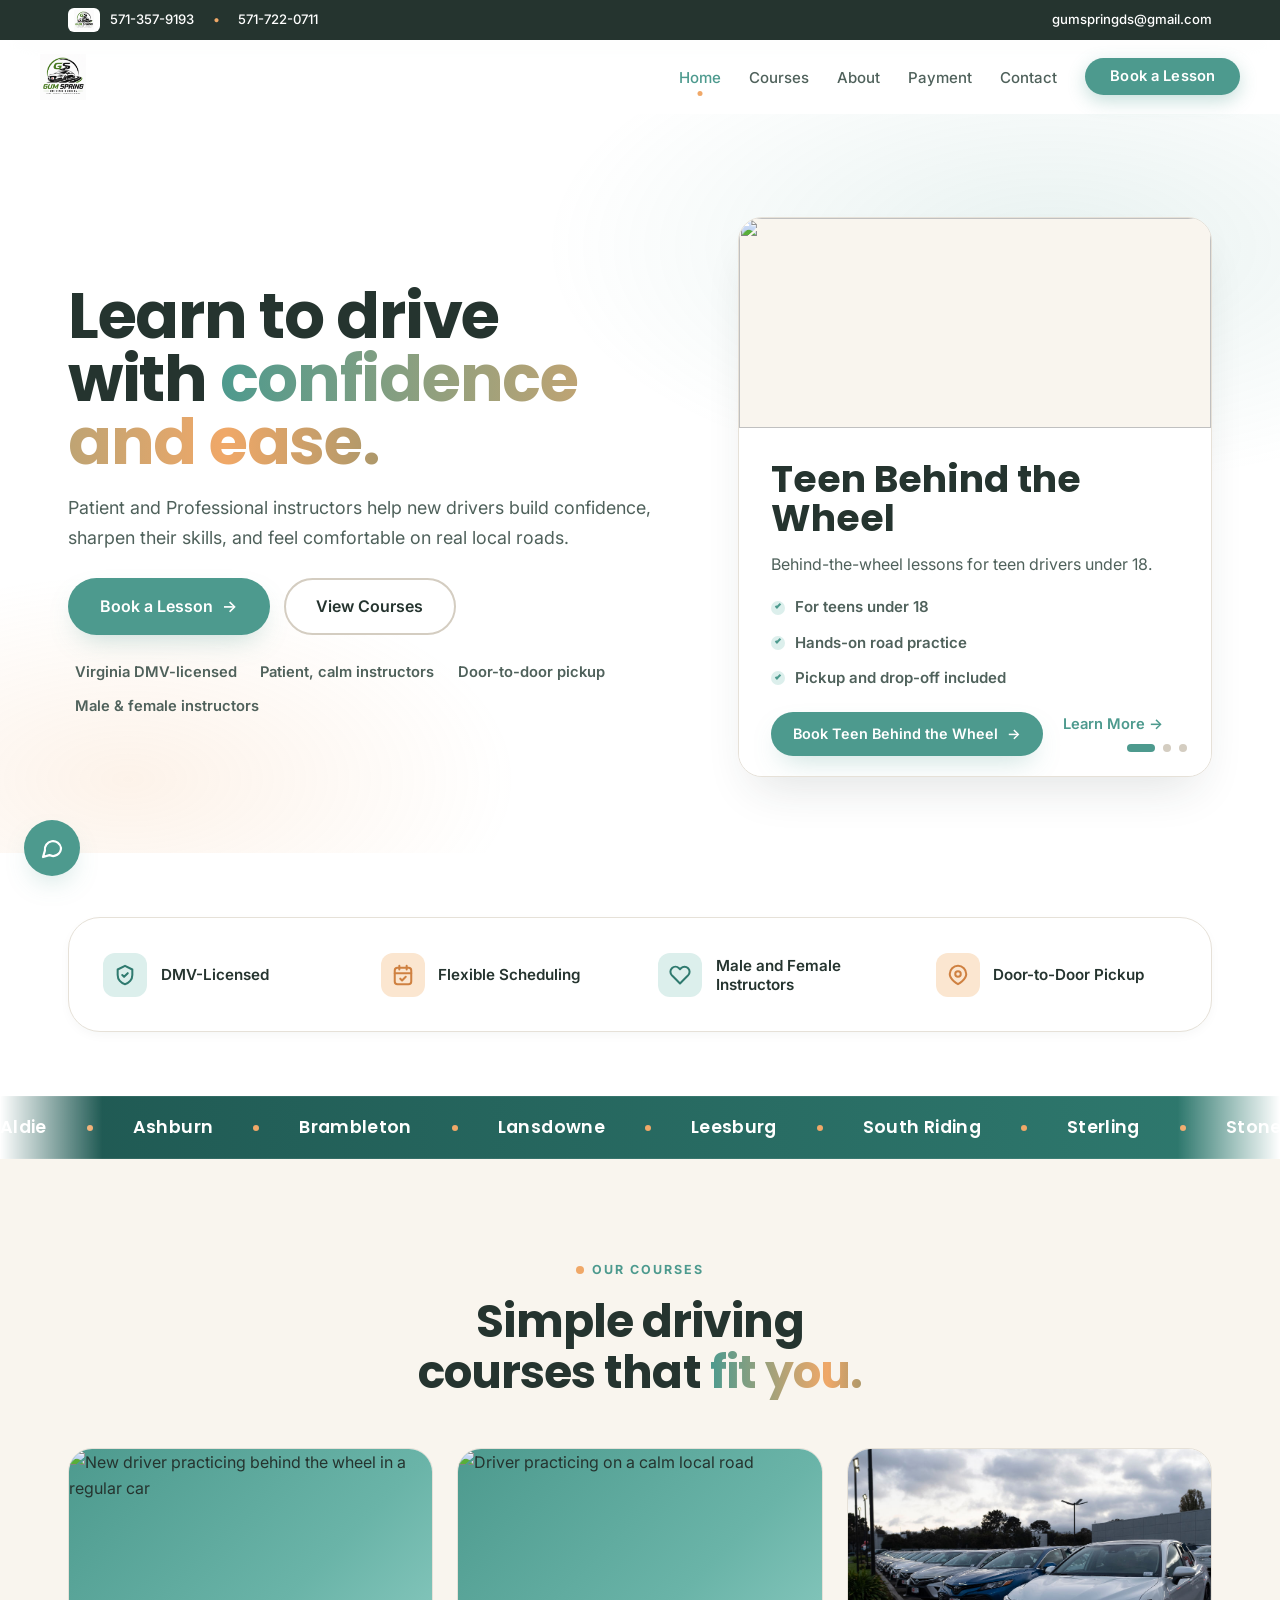
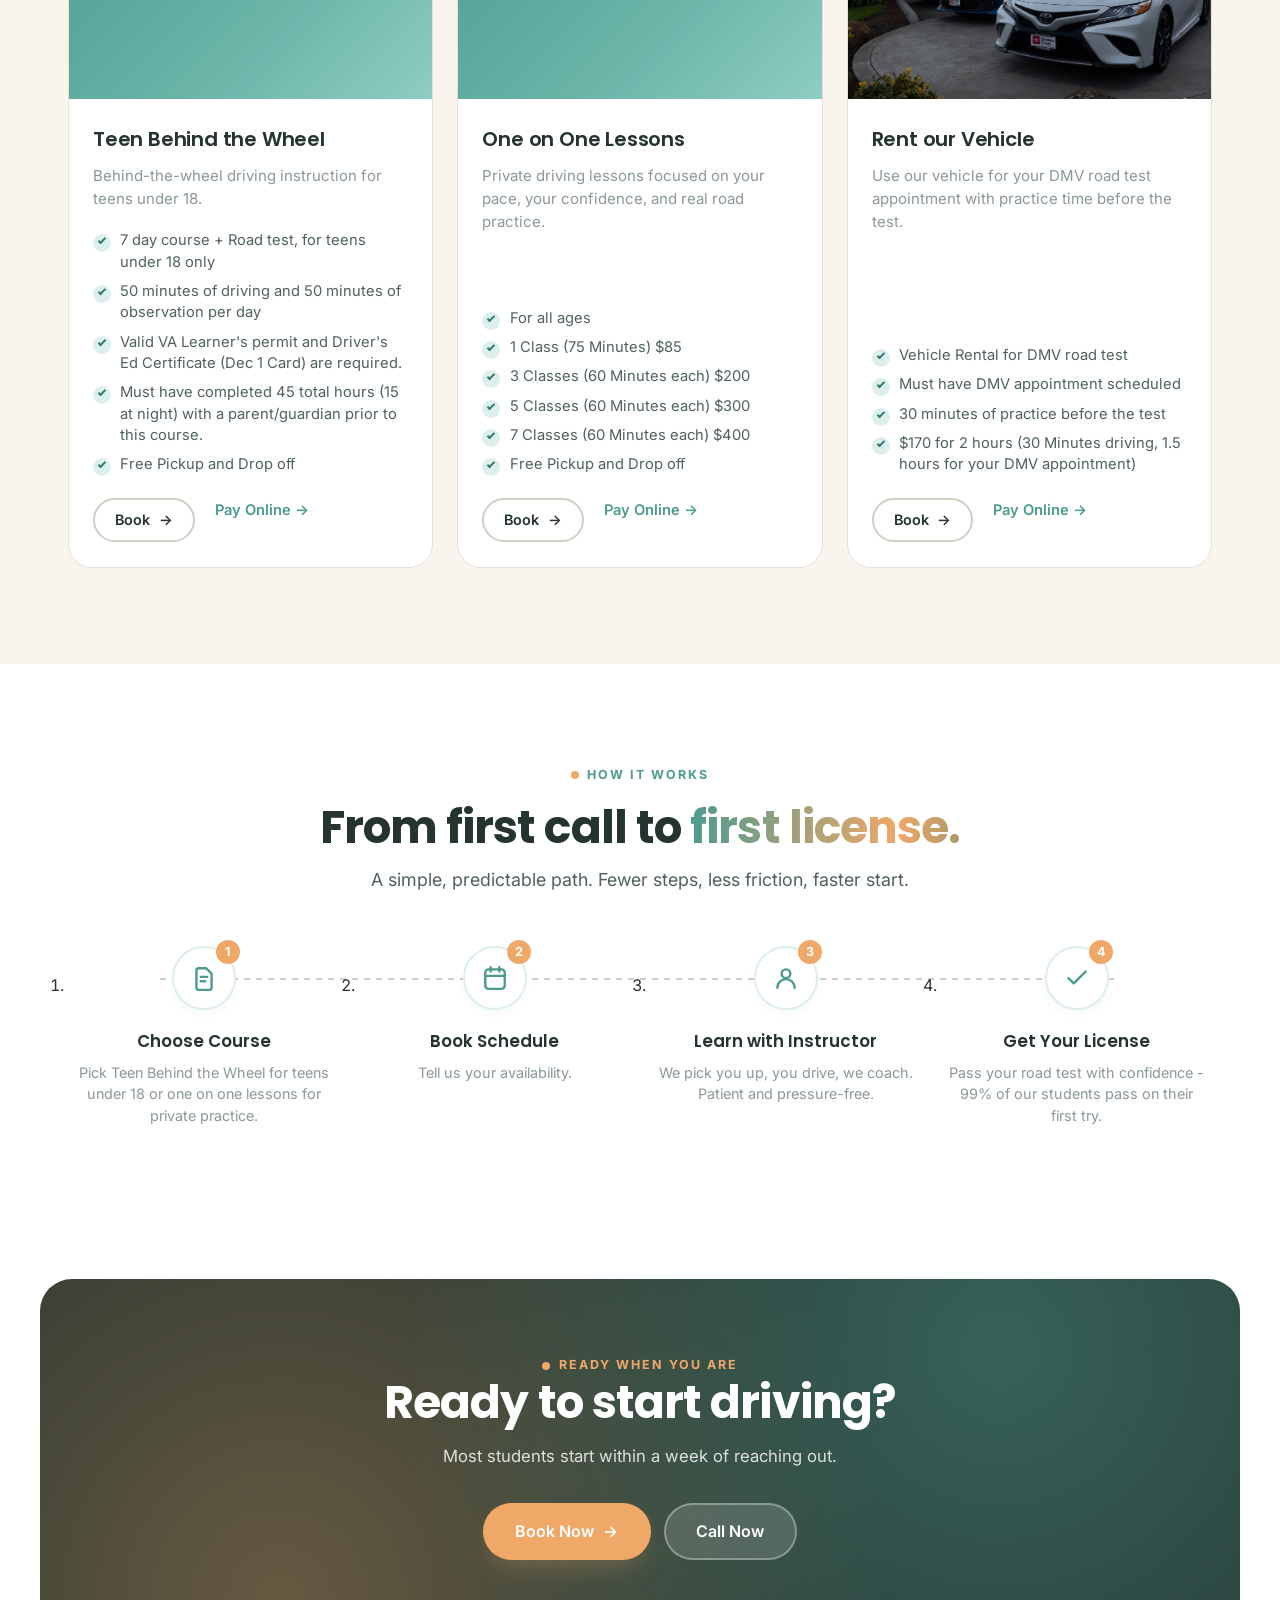
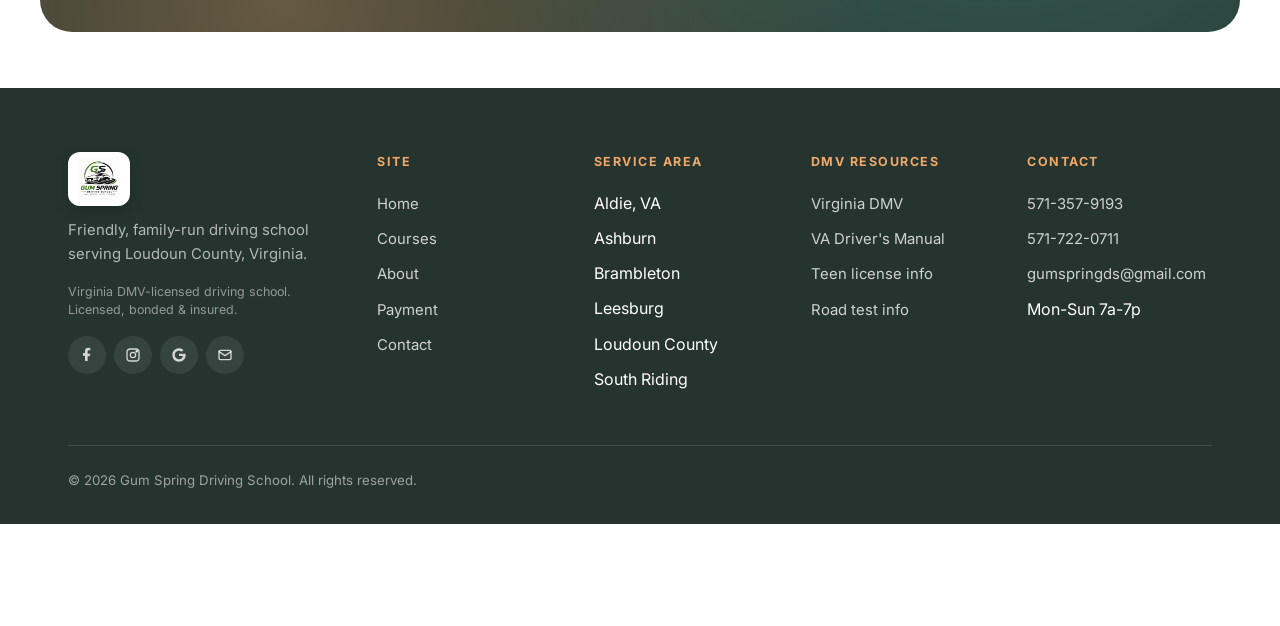
==== index.html @ 62cbe134 "Add files via upload" ====
﻿<!DOCTYPE html>
<html lang="en">
<head>
  <meta charset="UTF-8" />
  <meta name="viewport" content="width=device-width, initial-scale=1.0" />
  <meta name="theme-color" content="#4d9a8e" />
  <title>Gum Spring Driving School | Driving Lessons in Loudoun County, VA</title>
  <meta name="description" content="Friendly, DMV-licensed driving school in Loudoun County, Virginia. Patient one-on-one driving lessons for teens and adults, with door-to-door pickup. Aldie, Leesburg, Ashburn, South Riding." />
  <meta name="keywords" content="driving school Loudoun County, driving lessons Virginia, behind the wheel Aldie, teen driving lessons VA, DMV road test prep, Gum Spring Driving School" />
  <meta name="author" content="Gum Spring Driving School" />
  <meta name="robots" content="index, follow" />
  <link rel="canonical" href="https://gumspringdriving.com/" />
  <meta property="og:type" content="website" />
  <meta property="og:locale" content="en_US" />
  <meta property="og:title" content="Gum Spring Driving School | Loudoun County, VA" />
  <meta property="og:description" content="DMV-licensed driving school in Loudoun County. Patient one-on-one lessons for teens and adults." />
  <meta property="og:url" content="https://gumspringdriving.com/" />
  <meta property="og:site_name" content="Gum Spring Driving School" />
  <meta property="og:image" content="https://gumspringdriving.com/og-image.jpg" />
  <meta name="twitter:card" content="summary_large_image" />
  <meta name="twitter:title" content="Gum Spring Driving School | Loudoun County, VA" />
  <meta name="twitter:description" content="Patient, friendly driving lessons for teens and adults in Loudoun County, Virginia." />
  <meta name="twitter:image" content="https://gumspringdriving.com/og-image.jpg" />
  <link rel="icon" href="data:image/svg+xml,%3Csvg xmlns='http://www.w3.org/2000/svg' viewBox='0 0 32 32'%3E%3Crect width='32' height='32' rx='9' fill='%234d9a8e'/%3E%3Ccircle cx='16' cy='17' r='7' fill='none' stroke='white' stroke-width='2.2'/%3E%3Ccircle cx='16' cy='17' r='1.8' fill='white'/%3E%3Cpath d='M16 12v-2M16 22v2M11 17h-2M21 17h2' stroke='white' stroke-width='2.2' stroke-linecap='round'/%3E%3Cpath d='M22 8c2-1 3 0 3 2-2 1-3 0-3-2z' fill='%23f0a868'/%3E%3C/svg%3E" />

  <link rel="preconnect" href="https://fonts.googleapis.com">
  <link rel="preconnect" href="https://fonts.gstatic.com" crossorigin>
  <link href="https://fonts.googleapis.com/css2?family=Poppins:wght@500;600;700;800&family=Inter:wght@400;500;600;700&display=swap" rel="stylesheet">
  <link rel="stylesheet" href="css/styles.css">
  <script type="application/ld+json">
  {
    "@context": "https://schema.org",
    "@type": ["LocalBusiness", "AutoSchool"],
    "name": "Gum Spring Driving School",
    "description": "Virginia DMV-licensed driving school offering patient one-on-one driving lessons for teens and adults in Loudoun County.",
    "url": "https://gumspringdriving.com/",
    "telephone": "+1-571-357-9193",
    "email": "gumspringds@gmail.com",
    "priceRange": "$$",
    "image": "https://gumspringdriving.com/og-image.jpg",
    "address": {
      "@type": "PostalAddress",
      "streetAddress": "24482 Amherst Forest Terrace",
      "addressLocality": "Aldie",
      "addressRegion": "VA",
      "postalCode": "20105",
      "addressCountry": "US"
    },
    "areaServed": [
      { "@type": "City", "name": "Aldie" },
      { "@type": "City", "name": "Leesburg" },
      { "@type": "City", "name": "Ashburn" },
      { "@type": "City", "name": "South Riding" },
      { "@type": "City", "name": "Brambleton" },
      { "@type": "AdministrativeArea", "name": "Loudoun County" }
    ],
    "openingHoursSpecification": [
      { "@type": "OpeningHoursSpecification", "dayOfWeek": ["Monday","Tuesday","Wednesday","Thursday","Friday","Saturday","Sunday"], "opens": "07:00", "closes": "19:00" }
    ],
    "hasOfferCatalog": {
      "@type": "OfferCatalog",
      "name": "Driving Lesson Packages",
      "itemListElement": [
        { "@type": "Offer", "itemOffered": { "@type": "Service", "name": "One on One Lessons" }, "price": "85", "priceCurrency": "USD" },
        { "@type": "Offer", "itemOffered": { "@type": "Service", "name": "Teen Behind the Wheel" }, "price": "350", "priceCurrency": "USD" },
        { "@type": "Offer", "itemOffered": { "@type": "Service", "name": "Rent our Vehicle" }, "price": "170", "priceCurrency": "USD" }
      ]
    }
  }
  </script>
</head>
<body>

<a href="#main" class="skip-link">Skip to main content</a>
<div class="scroll-progress"></div>
<div class="topbar">
  <div class="container topbar-inner">
    <div class="topbar-contact-left">
      <img src="assets/images/logo.png" alt="Gum Spring Driving School" class="topbar-logo" />
      <a href="tel:5713579193">571-357-9193</a>
      <span class="dot">&bull;</span>
      <a href="tel:5717220711">571-722-0711</a>
    </div>
    <div><a href="mailto:gumspringds@gmail.com">gumspringds@gmail.com</a></div>
  </div>
</div>
<header class="site-header">
  <div class="container nav">
    <a href="index.html" class="brand" aria-label="Gum Spring Driving School home">
      <img src="assets/images/logo.png" alt="Gum Spring Driving School" class="brand-logo" />
    </a>
    <ul class="nav-links">
      <li><a href="index.html" class="active">Home</a></li>
      <li><a href="pages/services.html">Courses</a></li>
      <li><a href="pages/about.html">About</a></li>
      <li><a href="pages/payment.html">Payment</a></li>
      <li><a href="pages/contact.html">Contact</a></li>
      <li><a href="pages/contact.html" class="nav-cta">Book a Lesson</a></li>
    </ul>
    <button class="menu-toggle" aria-label="Toggle menu" aria-expanded="false">
      <span></span><span></span><span></span>
    </button>
  </div>
</header>

<main id="main">
<section class="home-hero" aria-labelledby="hero-heading">
  <div class="container home-hero-grid">
    <div class="home-hero-copy">
      <h1 id="hero-heading" class="display home-hero-title">
        Learn to drive with <span class="accent">confidence and ease.</span>
      </h1>
      <p class="home-hero-lead">
        Patient and Professional instructors help new drivers build confidence, sharpen their
        skills, and feel comfortable on real local roads.
      </p>
      <div class="home-hero-actions">
        <a href="pages/contact.html" class="btn btn-primary btn-lg btn-arrow magnetic">Book a Lesson</a>
        <a href="pages/services.html" class="btn btn-ghost btn-lg magnetic">View Courses</a>
      </div>
      <ul class="home-hero-list" aria-label="Why families pick us">
        <li><span class="check"></span>Virginia DMV-licensed</li>
        <li><span class="check"></span>Patient, calm instructors</li>
        <li><span class="check"></span>Door-to-door pickup</li>
        <li><span class="check"></span>Male &amp; female instructors</li>
      </ul>
    </div>

    <aside class="home-course-card" data-hero-slider aria-roledescription="carousel" aria-label="Driving courses">
      <div class="home-course-media" aria-hidden="true">
        <img src="https://images.unsplash.com/photo-1678899091039-9950e7f248b5?w=900&q=80&auto=format&fit=crop" alt="" data-hero-card-image />
      </div>

      <div class="home-hero-slide is-active" role="group" aria-roledescription="slide" aria-label="Teen Behind the Wheel course"
           data-card-image="https://images.unsplash.com/photo-1678899091039-9950e7f248b5?w=900&q=80&auto=format&fit=crop">
        <h2 class="home-course-title">Teen Behind the Wheel</h2>
        <p class="home-course-text">
          Behind-the-wheel lessons for teen drivers under 18.
        </p>
        <ul class="home-course-list">
          <li>For teens under 18</li>
          <li>Hands-on road practice</li>
          <li>Pickup and drop-off included</li>
        </ul>
        <div class="course-actions">
          <a href="pages/contact.html" class="btn btn-primary btn-arrow magnetic">Book Teen Behind the Wheel</a>
          <a href="pages/services.html" class="course-cta">Learn More &rarr;</a>
        </div>
      </div>

      <div class="home-hero-slide" role="group" aria-roledescription="slide" aria-label="One on One Lessons course" aria-hidden="true"
           data-card-image="https://images.unsplash.com/photo-1524645343120-a4ae9f7d4343?w=900&q=80&auto=format&fit=crop">
        <h2 class="home-course-title">One on One Lessons</h2>
        <p class="home-course-text">
          Private driving lessons built around your current skill level, with calm coaching and focused road practice.
        </p>
        <ul class="home-course-list">
          <li>One student, one instructor</li>
          <li>Great for beginners or refreshers</li>
          <li>Pickup and drop-off included</li>
        </ul>
        <div class="course-actions">
          <a href="pages/contact.html" class="btn btn-primary btn-arrow magnetic">Book One on One Lessons</a>
          <a href="pages/services.html" class="course-cta">Learn More &rarr;</a>
        </div>
      </div>

      <div class="home-hero-slide" role="group" aria-roledescription="slide" aria-label="Rent our Vehicle course" aria-hidden="true"
           data-card-image="assets/images/Rental.jpg">
        <h2 class="home-course-title">Rent our Vehicle</h2>
        <p class="home-course-text">
          Use our clean, insured training vehicle for your DMV road test appointment, with practice time before the test.
        </p>
        <ul class="home-course-list">
          <li>Vehicle rental for DMV road test</li>
          <li>30 minutes of practice before the test</li>
          <li>Pickup and drop-off included</li>
        </ul>
        <div class="course-actions">
          <a href="pages/contact.html" class="btn btn-primary btn-arrow magnetic">Book Vehicle Rental</a>
          <a href="pages/services.html" class="course-cta">Learn More &rarr;</a>
        </div>
      </div>

      <div class="home-hero-dots" role="tablist" aria-label="Choose course">
        <button class="home-hero-dot is-active" data-hero-dot="0" role="tab" aria-selected="true" aria-label="Teen Behind the Wheel"></button>
        <button class="home-hero-dot" data-hero-dot="1" role="tab" aria-selected="false" aria-label="One on One Lessons"></button>
        <button class="home-hero-dot" data-hero-dot="2" role="tab" aria-selected="false" aria-label="Rent our Vehicle"></button>
      </div>
    </aside>
  </div>
</section>
<section class="section section-tight" id="trust" aria-label="Why families pick Gum Spring">
  <div class="container">
    <div class="trust-strip">

      <div class="trust-item reveal">
        <div class="trust-icon">
          <svg viewBox="0 0 24 24" fill="none" stroke="currentColor" stroke-width="2.2" stroke-linecap="round" stroke-linejoin="round">
            <path d="M12 2 4 6v6c0 5 3.5 9 8 10 4.5-1 8-5 8-10V6l-8-4z"/>
            <path d="m9 12 2 2 4-4"/>
          </svg>
        </div>
        <div class="trust-text">
          <strong>DMV-Licensed</strong>
        </div>
      </div>

      <div class="trust-item reveal delay-1">
        <div class="trust-icon">
          <svg viewBox="0 0 24 24" fill="none" stroke="currentColor" stroke-width="2.2" stroke-linecap="round" stroke-linejoin="round">
            <rect x="3" y="4" width="18" height="18" rx="3"/>
            <path d="M16 2v4M8 2v4M3 10h18"/>
            <path d="m9 16 2 2 4-4"/>
          </svg>
        </div>
        <div class="trust-text">
          <strong>Flexible Scheduling</strong>
        </div>
      </div>

      <div class="trust-item reveal delay-2">
        <div class="trust-icon">
          <svg viewBox="0 0 24 24" fill="none" stroke="currentColor" stroke-width="2.2" stroke-linecap="round" stroke-linejoin="round">
            <path d="M20.84 4.61a5.5 5.5 0 0 0-7.78 0L12 5.67l-1.06-1.06a5.5 5.5 0 0 0-7.78 7.78l1.06 1.06L12 21.23l7.78-7.78 1.06-1.06a5.5 5.5 0 0 0 0-7.78z"/>
          </svg>
        </div>
        <div class="trust-text">
          <strong>Male and Female Instructors</strong>
        </div>
      </div>

      <div class="trust-item reveal delay-3">
        <div class="trust-icon">
          <svg viewBox="0 0 24 24" fill="none" stroke="currentColor" stroke-width="2.2" stroke-linecap="round" stroke-linejoin="round">
            <circle cx="12" cy="11" r="3"/>
            <path d="M12 2a9 9 0 0 0-9 9c0 6 9 11 9 11s9-5 9-11a9 9 0 0 0-9-9z"/>
          </svg>
        </div>
        <div class="trust-text">
          <strong>Door-to-Door Pickup</strong>
        </div>
      </div>

    </div>
  </div>
</section>
<div class="marquee" aria-hidden="true">
  <div class="marquee-track">
    <div class="marquee-group">
      <span>Aldie</span><i class="dot"></i>
      <span>Ashburn</span><i class="dot"></i>
      <span>Brambleton</span><i class="dot"></i>
      <span>Lansdowne</span><i class="dot"></i>
      <span>Leesburg</span><i class="dot"></i>
      <span>South Riding</span><i class="dot"></i>
      <span>Sterling</span><i class="dot"></i>
      <span>Stone Ridge</span><i class="dot"></i>
    </div>
    <div class="marquee-group" aria-hidden="true">
      <span>Aldie</span><i class="dot"></i>
      <span>Ashburn</span><i class="dot"></i>
      <span>Brambleton</span><i class="dot"></i>
      <span>Lansdowne</span><i class="dot"></i>
      <span>Leesburg</span><i class="dot"></i>
      <span>South Riding</span><i class="dot"></i>
      <span>Sterling</span><i class="dot"></i>
      <span>Stone Ridge</span><i class="dot"></i>
    </div>
  </div>
</div>
<section class="section section--soft" aria-labelledby="courses-heading">
  <div class="container">
    <div class="section-head-center reveal">
      <span class="eyebrow">Our courses</span>
      <h2 id="courses-heading" class="display">Simple driving courses that <span class="accent">fit you.</span></h2>
    </div>

    <div class="courses courses-3 stagger">

      <article class="course-card reveal">
        <div class="course-media">
          <img src="https://images.unsplash.com/photo-1678899091039-9950e7f248b5?w=900&q=80&auto=format&fit=crop"
               alt="New driver practicing behind the wheel in a regular car" loading="lazy" />
        </div>
        <div class="course-body">
          <h3>Teen Behind the Wheel</h3>
          <p>Behind-the-wheel driving instruction for teens under 18.</p>

          <ul class="course-list">
            <li>7 day course + Road test, for teens under 18 only</li>
            <li>50 minutes of driving and 50 minutes of observation per day</li>
            <li>Valid VA Learner's permit and Driver's Ed Certificate (Dec 1 Card) are required.</li>
            <li>Must have completed 45 total hours (15 at night) with a parent/guardian prior to this course.</li>
            <li>Free Pickup and Drop off</li>
          </ul>

          <div class="course-actions">
            <a href="pages/contact.html" class="btn btn-ghost btn-arrow">Book</a>
            <a href="pages/payment.html" class="course-cta">Pay Online &rarr;</a>
          </div>
        </div>
      </article>

      <article class="course-card reveal delay-1">
        <div class="course-media">
          <img src="https://images.unsplash.com/photo-1524645343120-a4ae9f7d4343?w=900&q=80&auto=format&fit=crop"
               alt="Driver practicing on a calm local road" loading="lazy" />
        </div>
        <div class="course-body">
          <h3>One on One Lessons</h3>
          <p>Private driving lessons focused on your pace, your confidence, and real road practice.</p>

          <ul class="course-list">
            <li>For all ages</li>
            <li>1 Class (75 Minutes) $85</li>
            <li>3 Classes (60 Minutes each) $200</li>
            <li>5 Classes (60 Minutes each) $300</li>
            <li>7 Classes (60 Minutes each) $400</li>
            <li>Free Pickup and Drop off</li>
          </ul>

          <div class="course-actions">
            <a href="pages/contact.html" class="btn btn-ghost btn-arrow magnetic">Book</a>
            <a href="pages/payment.html" class="course-cta">Pay Online &rarr;</a>
          </div>
        </div>
      </article>

      <article class="course-card reveal delay-2">
        <div class="course-media">
          <img src="assets/images/Rental.jpg"
               alt="Driving school vehicle available for DMV road test rental" loading="lazy" />
        </div>
        <div class="course-body">
          <h3>Rent our Vehicle</h3>
          <p>Use our vehicle for your DMV road test appointment with practice time before the test.</p>

          <ul class="course-list">
            <li>Vehicle Rental for DMV road test</li>
            <li>Must have DMV appointment scheduled</li>
            <li>30 minutes of practice before the test</li>
            <li>$170 for 2 hours (30 Minutes driving, 1.5 hours for your DMV appointment)</li>
          </ul>

          <div class="course-actions">
            <a href="pages/contact.html" class="btn btn-ghost btn-arrow">Book</a>
            <a href="pages/payment.html" class="course-cta">Pay Online &rarr;</a>
          </div>
        </div>
      </article>

    </div>
  </div>
</section>
<section class="section" aria-labelledby="how-heading">
  <div class="container">
    <div class="section-head-center reveal">
      <span class="eyebrow">How it works</span>
      <h2 id="how-heading" class="display">From first call to <span class="accent">first license.</span></h2>
      <p class="lead">A simple, predictable path. Fewer steps, less friction, faster start.</p>
    </div>

    <ol class="steps stagger">

      <li class="step reveal">
        <div class="step-circle">
          <span class="step-num">1</span>
          <svg viewBox="0 0 24 24" fill="none" stroke="currentColor" stroke-width="2.2" stroke-linecap="round" stroke-linejoin="round">
            <path d="M9 11h6M9 15h4"/>
            <path d="M5 21V5a2 2 0 0 1 2-2h7l5 5v13a2 2 0 0 1-2 2H7a2 2 0 0 1-2-2z"/>
          </svg>
        </div>
        <h4>Choose Course</h4>
        <p>Pick Teen Behind the Wheel for teens under 18 or one on one lessons for private practice.</p>
      </li>

      <li class="step reveal delay-1">
        <div class="step-circle">
          <span class="step-num">2</span>
          <svg viewBox="0 0 24 24" fill="none" stroke="currentColor" stroke-width="2.2" stroke-linecap="round" stroke-linejoin="round">
            <rect x="3" y="4" width="18" height="18" rx="3"/>
            <path d="M16 2v4M8 2v4M3 10h18"/>
          </svg>
        </div>
        <h4>Book Schedule</h4>
        <p>Tell us your availability.</p>
      </li>

      <li class="step reveal delay-2">
        <div class="step-circle">
          <span class="step-num">3</span>
          <svg viewBox="0 0 24 24" fill="none" stroke="currentColor" stroke-width="2.2" stroke-linecap="round" stroke-linejoin="round">
            <circle cx="12" cy="8" r="4"/>
            <path d="M4 21a8 8 0 0 1 16 0"/>
          </svg>
        </div>
        <h4>Learn with Instructor</h4>
        <p>We pick you up, you drive, we coach. Patient and pressure-free.</p>
      </li>

      <li class="step reveal delay-3">
        <div class="step-circle">
          <span class="step-num">4</span>
          <svg viewBox="0 0 24 24" fill="none" stroke="currentColor" stroke-width="2.2" stroke-linecap="round" stroke-linejoin="round">
            <path d="m4 12 5 5L20 6"/>
          </svg>
        </div>
        <h4>Get Your License</h4>
        <p>Pass your road test with confidence - 99% of our students pass on their first try.</p>
      </li>

    </ol>
  </div>
</section>
<section class="cta-banner reveal" aria-labelledby="cta-heading">
  <span class="eyebrow">Ready when you are</span>
  <h2 id="cta-heading" class="display">Ready to start driving?</h2>
  <p>Most students start within a week of reaching out.</p>
  <div class="cta-actions">
    <a href="pages/contact.html" class="btn btn-accent btn-lg btn-arrow magnetic">Book Now</a>
    <a href="tel:5713579193" class="btn btn-light btn-lg magnetic">Call Now</a>
  </div>
</section>

</main>
<footer class="site-footer">
  <div class="container">
    <div class="footer-grid">
      <div>
        <div class="footer-brand">
          <img src="assets/images/logo.png" alt="Gum Spring Driving School" class="brand-logo" />
        </div>
        <p class="footer-tag">Friendly, family-run driving school serving Loudoun County, Virginia.</p>
        <p class="footer-license">Virginia DMV-licensed driving school. Licensed, bonded &amp; insured.</p>
        <div class="footer-social" aria-label="Social media">
          <a href="#" aria-label="Facebook">
            <svg viewBox="0 0 24 24" fill="currentColor"><path d="M13 22v-8h3l1-4h-4V7c0-1 .5-2 2-2h2V1.5c-.5 0-1.7-.5-3-.5-3 0-5 1.8-5 5v3H6v4h3v8h4z"/></svg>
          </a>
          <a href="#" aria-label="Instagram">
            <svg viewBox="0 0 24 24" fill="none" stroke="currentColor" stroke-width="2"><rect x="3" y="3" width="18" height="18" rx="5"/><circle cx="12" cy="12" r="4"/><circle cx="17.5" cy="6.5" r="1" fill="currentColor"/></svg>
          </a>
          <a href="#" aria-label="Google reviews">
            <svg viewBox="0 0 24 24" fill="currentColor"><path d="M22 12c0 5.5-4 10-10 10S2 17.5 2 12 6 2 12 2c2.7 0 5 1 6.7 2.5l-2.7 2.7C14.9 6.2 13.5 5.7 12 5.7c-3.5 0-6.3 2.8-6.3 6.3s2.8 6.3 6.3 6.3c3.6 0 5.5-2.5 5.8-4.8H12v-3.2h10c.1.5.1 1 0 1.7z"/></svg>
          </a>
          <a href="mailto:gumspringds@gmail.com" aria-label="Email">
            <svg viewBox="0 0 24 24" fill="none" stroke="currentColor" stroke-width="2" stroke-linecap="round" stroke-linejoin="round"><rect x="3" y="5" width="18" height="14" rx="2"/><path d="m3 7 9 6 9-6"/></svg>
          </a>
        </div>
      </div>

      <div>
        <h5>Site</h5>
        <ul>
          <li><a href="index.html">Home</a></li>
          <li><a href="pages/services.html">Courses</a></li>
          <li><a href="pages/about.html">About</a></li>
          <li><a href="pages/payment.html">Payment</a></li>
          <li><a href="pages/contact.html">Contact</a></li>
        </ul>
      </div>

      <div>
        <h5>Service area</h5>
        <ul>
          <li>Aldie, VA</li>
          <li>Ashburn</li>
          <li>Brambleton</li>
          <li>Leesburg</li>
          <li>Loudoun County</li>
          <li>South Riding</li>
        </ul>
      </div>

      <div>
        <h5>DMV resources</h5>
        <ul>
          <li><a href="https://www.dmv.virginia.gov/" target="_blank" rel="noopener noreferrer">Virginia DMV</a></li>
          <li><a href="https://www.dmv.virginia.gov/licenses-ids/exams/manual" target="_blank" rel="noopener noreferrer">VA Driver's Manual</a></li>
          <li><a href="https://www.dmv.virginia.gov/licenses-ids/learners/teen" target="_blank" rel="noopener noreferrer">Teen license info</a></li>
          <li><a href="https://www.dmv.virginia.gov/licenses-ids/exams/road-skills-test" target="_blank" rel="noopener noreferrer">Road test info</a></li>
        </ul>
      </div>

      <div>
        <h5>Contact</h5>
        <ul>
          <li><a href="tel:5713579193">571-357-9193</a></li>
          <li><a href="tel:5717220711">571-722-0711</a></li>
          <li><a href="mailto:gumspringds@gmail.com">gumspringds@gmail.com</a></li>
          <li>Mon-Sun 7a-7p</li>
        </ul>
      </div>
    </div>

    <div class="footer-bottom">
      <div>© <span id="year">2026</span> Gum Spring Driving School. All rights reserved.</div>
    </div>
  </div>
</footer>
<a href="pages/contact.html" class="fab" aria-label="Book a lesson now">
  <svg viewBox="0 0 24 24" fill="none" stroke="currentColor" stroke-width="2.2" stroke-linecap="round" stroke-linejoin="round">
    <rect x="3" y="4" width="18" height="18" rx="3"/>
    <path d="M16 2v4M8 2v4M3 10h18"/>
    <path d="m9 16 2 2 4-4"/>
  </svg>
  Book Now
</a>
<div class="chat-widget">
  <button class="chat-toggle" aria-label="Open chat" aria-expanded="false">
    <svg viewBox="0 0 24 24" fill="none" stroke="currentColor" stroke-width="2.2" stroke-linecap="round" stroke-linejoin="round">
      <path d="M21 12a8 8 0 0 1-11.6 7.1L3 21l1.9-6.4A8 8 0 1 1 21 12z"/>
    </svg>
  </button>
  <div class="chat-panel" role="dialog" aria-label="Quick contact">
    <div class="chat-head">
      <strong>Hi there</strong>
      <span>We usually reply in under an hour</span>
    </div>
    <div class="chat-body">
      <div class="chat-bubble">
        Have a question about lessons, scheduling, or pricing? Pick the fastest way to reach us.
      </div>
      <div class="chat-quick">
        <a href="tel:5713579193">Call us</a>
        <a href="sms:5713579193">Text us</a>
        <a href="mailto:gumspringds@gmail.com">Email</a>
        <a href="pages/contact.html">Book a lesson</a>
      </div>
    </div>
  </div>
</div>

<script src="js/script.js"></script>
</body>
</html>
---- css/styles.css ----
:root {
  
  --primary:       #4d9a8e;
  --primary-dark:  #2f7a6f;
  --primary-deep:  #1f5852;
  --primary-soft:  #dcefec;
  --primary-tint:  #f1faf8;

  
  --accent:        #f0a868;
  --accent-dark:   #cf8141;
  --accent-soft:   #fbe6d0;

  
  --mint:          var(--primary);
  --mint-soft:     var(--primary-soft);
  --sun:           var(--accent);
  --sun-soft:      var(--accent-soft);

  
  --ink:           #25342f;
  --ink-soft:      #4f615b;
  --muted:         #8a9a93;
  --line:          #e6e1d8;
  --line-strong:   #d4cdc1;

  
  --bg:            #ffffff;
  --bg-soft:       #f9f5ee;   
  --bg-warm:       #f5efe5;   
  --bg-card:       #ffffff;

  
  --font-display:  "Poppins", -apple-system, BlinkMacSystemFont, "Segoe UI", sans-serif;
  --font-body:     "Inter", -apple-system, BlinkMacSystemFont, "Segoe UI", sans-serif;

  
  --max-w:         1200px;
  --gutter:        clamp(1.1rem, 4vw, 1.75rem);

  
  --r-sm:          12px;
  --r:             18px;
  --r-lg:          24px;
  --r-xl:          32px;
  --r-pill:        999px;

  
  --shadow-xs:     0 1px 2px rgba(37, 52, 47, 0.04);
  --shadow-sm:     0 4px 14px -4px rgba(37, 52, 47, 0.06);
  --shadow-md:     0 12px 28px -10px rgba(37, 52, 47, 0.10);
  --shadow-lg:     0 24px 48px -16px rgba(37, 52, 47, 0.14);
  --shadow-blue:   0 12px 28px -10px rgba(77, 154, 142, 0.35);
  --shadow-peach:  0 12px 28px -10px rgba(240, 168, 104, 0.35);

  
  --ease-out:      cubic-bezier(0.2, 0.8, 0.2, 1);
  --ease-soft:     cubic-bezier(0.4, 0, 0.2, 1);
  --ease-elastic:  cubic-bezier(0.34, 1.56, 0.64, 1);

  
  --grad-sky:      linear-gradient(135deg, #4d9a8e 0%, #6ab4a8 60%, #8ecdc3 100%);
  --grad-warm:     linear-gradient(135deg, #f0a868 0%, #f5c190 100%);
  --grad-soft:     linear-gradient(160deg, #f1faf8 0%, #ffffff 50%, #f9f5ee 100%);
  --grad-hero:     linear-gradient(135deg, #f1faf8 0%, #fdf8ee 55%, #fbe6d0 100%);
}


*, *::before, *::after { box-sizing: border-box; margin: 0; padding: 0; }

html {
  scroll-behavior: smooth;
  -webkit-text-size-adjust: 100%;
  text-rendering: optimizeLegibility;
  scroll-padding-top: 80px; 
}

body {
  font-family: var(--font-body);
  background: var(--bg);
  color: var(--ink);
  line-height: 1.65;
  font-size: 16px;
  -webkit-font-smoothing: antialiased;
  -moz-osx-font-smoothing: grayscale;
  overflow-x: hidden;
}

img, svg, video { max-width: 100%; display: block; }
img { height: auto; }
a { color: inherit; text-decoration: none; }
button { font: inherit; cursor: pointer; border: none; background: none; color: inherit; }

:focus-visible {
  outline: 3px solid var(--primary);
  outline-offset: 3px;
  border-radius: 6px;
}
::selection { background: var(--primary); color: #fff; }


.skip-link {
  position: absolute; left: -9999px; top: 0;
  background: var(--ink); color: #fff;
  padding: 0.75rem 1rem;
  border-radius: 0 0 var(--r-sm) 0;
  z-index: 1000;
  font-weight: 600;
}
.skip-link:focus { left: 0; }


.visually-hidden {
  position: absolute !important;
  width: 1px; height: 1px;
  padding: 0; margin: -1px;
  overflow: hidden; clip: rect(0,0,0,0);
  white-space: nowrap; border: 0;
}


.scroll-progress {
  position: fixed; top: 0; left: 0;
  height: 3px; width: 0%;
  background: var(--grad-sky);
  z-index: 200;
  transition: width 0.05s linear;
  pointer-events: none;
}


.display {
  font-family: var(--font-display);
  font-weight: 700;
  letter-spacing: -0.02em;
  line-height: 1.1;
  text-wrap: balance;
}
h1.display { font-size: clamp(2.25rem, 6vw, 4rem); font-weight: 700; }
h2.display { font-size: clamp(1.85rem, 4vw, 2.85rem); }
h3.display { font-size: clamp(1.4rem, 2.5vw, 1.85rem); }

.accent { color: var(--primary); }
.accent-warm { color: var(--accent-dark); }

.eyebrow {
  font-family: var(--font-body);
  font-size: 0.78rem;
  letter-spacing: 0.16em;
  text-transform: uppercase;
  color: var(--primary);
  font-weight: 700;
  display: inline-flex;
  align-items: center;
  gap: 0.55rem;
}
.eyebrow::before {
  content: "";
  width: 8px; height: 8px;
  background: var(--accent);
  border-radius: 50%;
  display: inline-block;
}

.lead {
  color: var(--ink-soft);
  font-size: clamp(1rem, 1.4vw, 1.13rem);
  line-height: 1.65;
  text-wrap: pretty;
}


.container {
  max-width: var(--max-w);
  margin: 0 auto;
  padding: 0 var(--gutter);
}
.section       { padding: clamp(3.5rem, 8vw, 6rem) 0; }
.section-tight { padding: clamp(2.25rem, 5vw, 4rem) 0; }
.section--soft { background: var(--bg-soft); }
.section--warm { background: var(--bg-warm); }
.section--tinted { background: var(--primary-tint); }


.topbar {
  background: var(--ink);
  color: #fff;
  font-size: 0.82rem;
  padding: 0.5rem 0;
  font-weight: 500;
}
.topbar-inner {
  display: flex; justify-content: space-between; align-items: center;
  gap: 1rem; flex-wrap: wrap;
}
.topbar a { transition: color 0.2s; }
.topbar a:hover { color: var(--accent); }
.topbar .dot { color: var(--accent); margin: 0 0.5rem; }
.topbar-contact-left {
  display: inline-flex;
  align-items: center;
  gap: 0.65rem;
  flex-wrap: wrap;
}
.topbar-logo {
  height: 24px;
  width: auto;
  max-width: 132px;
  object-fit: contain;
  background: #fff;
  border-radius: 6px;
  padding: 2px 6px;
}
.phone-rotator {
  position: relative;
  display: inline-grid;
  min-width: 7.7rem;
  vertical-align: bottom;
}
.phone-slide {
  grid-area: 1 / 1;
  opacity: 0;
  transform: translateY(0.45rem);
  pointer-events: none;
  transition: opacity 0.35s var(--ease-soft), transform 0.35s var(--ease-soft), color 0.2s;
}
.phone-slide.is-active {
  opacity: 1;
  transform: translateY(0);
  pointer-events: auto;
}


.site-header {
  position: sticky; top: 0;
  z-index: 100;
  background: rgba(255, 255, 255, 0.78);
  backdrop-filter: saturate(160%) blur(18px);
  -webkit-backdrop-filter: saturate(160%) blur(18px);
  border-bottom: 1px solid transparent;
  transition: background 0.25s var(--ease-soft), border-color 0.25s, box-shadow 0.25s;
}
.site-header.scrolled {
  background: rgba(255, 255, 255, 0.92);
  border-bottom-color: var(--line);
  box-shadow: var(--shadow-xs);
}
.nav {
  display: flex; align-items: center; justify-content: space-between;
  padding: 0.85rem 0; gap: 2rem;
  transition: padding 0.25s var(--ease-soft);
}
.site-header.scrolled .nav { padding: 0.7rem 0; }

.brand {
  display: flex; align-items: center; gap: 0.65rem;
  font-family: var(--font-display);
  font-weight: 700;
  font-size: 1.2rem;
  letter-spacing: -0.015em;
  color: var(--ink);
}

.brand-logo {
  display: block;
  height: 46px;
  width: auto;
  max-width: 220px;
  transition: transform 0.5s var(--ease-elastic);
}
.brand:hover .brand-logo { transform: scale(1.04); }
@media (max-width: 480px) {
  .brand-logo { height: 38px; max-width: 170px; }
}


.brand-mark {
  width: 40px; height: 40px;
  background: var(--grad-sky);
  border-radius: 12px;
  display: grid; place-items: center;
  position: relative;
  flex-shrink: 0;
  box-shadow: var(--shadow-blue);
  transition: transform 0.5s var(--ease-elastic);
  overflow: hidden;
}
.brand-mark svg { width: 26px; height: 26px; color: #fff; position: relative; z-index: 2; }
.brand-mark::before {
  
  content: "";
  position: absolute;
  width: 22px; height: 22px;
  background: radial-gradient(circle, var(--accent) 0%, transparent 70%);
  top: -4px; right: -4px;
  opacity: 0.85;
}
.brand:hover .brand-mark { transform: rotate(-8deg) scale(1.06); }

.nav-links {
  display: flex; gap: 1.75rem;
  list-style: none; align-items: center;
}
.nav-links a {
  font-size: 0.94rem;
  font-weight: 500;
  color: var(--ink-soft);
  position: relative;
  padding: 0.35rem 0;
  transition: color 0.2s;
}
.nav-links a:hover, .nav-links a.active { color: var(--primary); }
.nav-links a.active::after {
  content: "";
  position: absolute;
  bottom: -4px; left: 50%;
  transform: translateX(-50%);
  width: 5px; height: 5px;
  background: var(--accent);
  border-radius: 50%;
}
.nav-cta {
  display: inline-flex !important;
  align-items: center !important;
  justify-content: center !important;
  background: var(--primary) !important;
  color: #fff !important;
  padding: 0.72rem 1.55rem !important;
  border-radius: 999px !important;
  font-size: 0.92rem !important;
  font-weight: 600 !important;
  line-height: 1 !important;
  white-space: nowrap !important;
  letter-spacing: 0.01em !important;
  box-shadow: 0 6px 18px rgba(77, 154, 142, 0.32);
  transition: background 0.25s, transform 0.2s var(--ease-out), box-shadow 0.25s;
  text-decoration: none !important;
  border: none !important;
}
.nav-cta:hover {
  background: var(--primary-dark) !important;
  transform: translateY(-1px);
  box-shadow: 0 10px 26px rgba(77, 154, 142, 0.45);
}
.nav-cta::after { display: none; }


.menu-toggle {
  display: none;
  width: 42px; height: 42px;
  border-radius: 12px;
  background: var(--bg-soft);
  flex-direction: column; justify-content: center; align-items: center;
  gap: 5px;
  transition: background 0.2s;
}
.menu-toggle:hover { background: var(--primary-soft); }
.menu-toggle span {
  width: 20px; height: 2px;
  background: var(--ink);
  border-radius: 2px;
  transition: transform 0.35s var(--ease-out), opacity 0.3s;
}
.menu-toggle.open span:nth-child(1) { transform: translateY(7px) rotate(45deg); }
.menu-toggle.open span:nth-child(2) { opacity: 0; transform: translateX(-12px); }
.menu-toggle.open span:nth-child(3) { transform: translateY(-7px) rotate(-45deg); }

@media (max-width: 1100px) {
  .nav-links {
    position: fixed; top: 0; right: 0;
    height: 100vh; width: min(86vw, 360px);
    background: #fff;
    flex-direction: column; align-items: flex-start;
    padding: 6rem 1.75rem 2rem;
    gap: 1.25rem;
    transform: translateX(100%);
    transition: transform 0.4s var(--ease-out);
    box-shadow: -16px 0 50px rgba(15, 23, 42, 0.1);
  }
  .nav-links.open { transform: translateX(0); }
  .nav-links a { font-size: 1.15rem; font-weight: 600; }
  .nav-cta { display: none; }
  .menu-toggle { display: flex; z-index: 101; }
}


.btn {
  display: inline-flex;
  align-items: center;
  justify-content: center;
  gap: 0.55rem;
  padding: 0.9rem 1.5rem;
  border-radius: var(--r-pill);
  font-size: 0.95rem;
  font-weight: 600;
  font-family: var(--font-body);
  transition: transform 0.2s var(--ease-out), background 0.25s, color 0.25s,
              box-shadow 0.25s, border-color 0.25s;
  cursor: pointer;
  border: 2px solid transparent;
  white-space: nowrap;          
  position: relative;
  line-height: 1.2;
  text-decoration: none;
  -webkit-tap-highlight-color: transparent;
  user-select: none;
}

@media (max-width: 480px) {
  .btn { white-space: normal; text-align: center; }
}

.btn:not(.magnetic):hover { transform: translateY(-2px); }
.btn:active { transform: translateY(0) scale(0.98); }
.magnetic:hover { box-shadow: var(--shadow-md); }

.btn-primary {
  background: var(--primary);
  color: #fff;
  box-shadow: var(--shadow-blue);
}
.btn-primary:hover { background: var(--primary-dark); color: #fff; }

.btn-accent {
  background: var(--accent);
  color: #fff;
  box-shadow: var(--shadow-peach);
}
.btn-accent:hover { background: var(--accent-dark); color: #fff; }

.btn-dark { background: var(--ink); color: #fff; }
.btn-dark:hover { background: var(--primary); color: #fff; }

.btn-ghost {
  background: #fff;
  color: var(--ink);
  border-color: var(--line-strong);
}
.btn-ghost:hover {
  background: var(--ink);
  color: #fff;
  border-color: var(--ink);
}


.btn-light {
  background: rgba(255, 255, 255, 0.14);
  color: #fff;
  border-color: rgba(255, 255, 255, 0.32);
  backdrop-filter: blur(8px);
  -webkit-backdrop-filter: blur(8px);
}
.btn-light:hover {
  background: rgba(255, 255, 255, 0.24);
  border-color: rgba(255, 255, 255, 0.5);
  color: #fff;
}

.btn-arrow::after {
  content: "→";
  transition: transform 0.25s var(--ease-out);
  display: inline-block;
}
.btn-arrow:hover::after { transform: translateX(4px); }

.btn-sm { padding: 0.55rem 1.1rem; font-size: 0.85rem; }
.btn-lg { padding: 1.05rem 1.9rem; font-size: 1rem; }
@media (max-width: 480px) {
  .btn-lg { padding: 0.95rem 1.5rem; font-size: 0.95rem; }
}


.btn:disabled,
.btn[aria-disabled="true"] {
  opacity: 0.6;
  cursor: not-allowed;
  pointer-events: none;
  transform: none !important;
}


.hero {
  position: relative;
  display: block;
  padding: 0 0 1.5rem;
  overflow: hidden;
  isolation: isolate;
  
  background:
    radial-gradient(ellipse 60% 50% at 80% 20%, rgba(77,154,142,0.12), transparent 70%),
    radial-gradient(ellipse 50% 50% at 10% 90%, rgba(240,168,104,0.14), transparent 70%),
    var(--grad-soft);
}


.hero.hero--clean {
  background: #ffffff;
}
.hero.hero--clean::before { display: none; }


.hero.hero--full {
  padding: 0;
  background: #f6f8fa;
  min-height: max(620px, calc(100svh - 104px));
  width: 100vw;
  position: relative;
  left: 50%;
  right: 50%;
  margin-left: -50vw;
  margin-right: -50vw;
  display: flex;
  align-items: stretch;
}
.hero.hero--full::before { display: none; }
.hero.hero--full > * { width: 100%; }
.hero.hero--full .hero-scroll-cue {
  color: var(--ink-soft);
  z-index: 4;
}


.home-hero {
  position: relative;
  width: 100vw;
  min-height: max(640px, calc(100svh - 104px));
  left: 50%;
  margin-left: -50vw;
  overflow: hidden;
  background: #f6f8fa;
  isolation: isolate;
}
.home-hero-slider {
  position: absolute;
  inset: 0;
  overflow: hidden;
}
.home-hero-slide {
  position: absolute;
  inset: 0;
  display: grid;
  opacity: 0;
  visibility: hidden;
  pointer-events: none;
  transition: opacity 0.7s var(--ease-soft), visibility 0.7s var(--ease-soft);
}
.home-hero-slide.is-active {
  opacity: 1;
  visibility: visible;
  pointer-events: auto;
  z-index: 1;
}
.home-hero-bg {
  position: absolute;
  inset: 0;
  background-image: var(--hero-bg);
  background-size: cover;
  background-position: center;
  transform: scale(1.04);
  transition: transform 8s ease-out;
}
.home-hero-slide.is-active .home-hero-bg { transform: scale(1); }
.home-hero-bg::after {
  content: "";
  position: absolute;
  inset: 0;
  background:
    linear-gradient(90deg, rgba(255,255,255,0.98) 0%, rgba(255,255,255,0.9) 42%, rgba(255,255,255,0.48) 68%, rgba(255,255,255,0.15) 100%),
    linear-gradient(180deg, rgba(255,255,255,0.12) 0%, rgba(255,255,255,0.62) 100%);
}
.home-hero-inner {
  position: relative;
  z-index: 2;
  min-height: max(640px, calc(100svh - 104px));
  display: flex;
  flex-direction: column;
  justify-content: center;
  align-items: flex-start;
  padding-top: clamp(4.5rem, 9vh, 7rem);
  padding-bottom: clamp(4.5rem, 9vh, 7rem);
}
.home-hero-inner > * { max-width: 660px; }
.home-hero .hero-tag {
  background: rgba(255,255,255,0.88);
  backdrop-filter: blur(10px);
  -webkit-backdrop-filter: blur(10px);
}
.home-hero-kicker {
  display: inline-flex;
  align-items: center;
  color: var(--primary-dark);
  font-size: 0.8rem;
  font-weight: 800;
  letter-spacing: 0.12em;
  text-transform: uppercase;
  margin-bottom: 0.75rem;
}
.home-hero-title {
  font-size: clamp(2.45rem, 6vw, 5.2rem);
  line-height: 0.98;
  font-weight: 800;
  letter-spacing: -0.02em;
  margin: 0.65rem 0 1.25rem;
  color: var(--ink);
}
.home-hero-title .accent { color: var(--primary); }
.home-hero-lead {
  max-width: 39rem;
  color: var(--ink-soft);
  font-size: clamp(1rem, 1.4vw, 1.18rem);
  line-height: 1.65;
  margin-bottom: 1.6rem;
}
.home-hero-actions {
  display: flex;
  flex-wrap: wrap;
  gap: 0.9rem;
  margin-bottom: 1.55rem;
}
.home-hero-list {
  display: flex;
  flex-wrap: wrap;
  gap: 0.65rem 1rem;
  list-style: none;
  padding: 0;
  margin: 0;
  color: var(--ink-soft);
  font-weight: 600;
  font-size: 0.92rem;
}
.home-hero-list li {
  display: inline-flex;
  align-items: center;
  gap: 0.45rem;
}
.home-hero-arrow {
  position: absolute;
  top: 50%;
  z-index: 4;
  width: 44px;
  height: 44px;
  display: grid;
  place-items: center;
  border-radius: 50%;
  border: 1px solid var(--line);
  background: rgba(255,255,255,0.9);
  color: var(--ink-soft);
  box-shadow: var(--shadow-sm);
  transform: translateY(-50%);
  transition: background 0.2s ease, color 0.2s ease, transform 0.2s ease;
}
.home-hero-arrow:hover {
  background: var(--primary);
  border-color: var(--primary);
  color: #fff;
  transform: translateY(-50%) scale(1.04);
}
.home-hero-arrow svg { width: 18px; height: 18px; }
.home-hero-arrow--prev { left: clamp(0.75rem, 2vw, 1.5rem); }
.home-hero-arrow--next { right: clamp(0.75rem, 2vw, 1.5rem); }
.home-hero-dots {
  position: absolute;
  left: 50%;
  bottom: clamp(1.2rem, 3vh, 2rem);
  z-index: 4;
  display: flex;
  align-items: center;
  gap: 0.5rem;
  transform: translateX(-50%);
}
.home-hero-dot {
  width: 8px;
  height: 8px;
  padding: 0;
  border: 0;
  border-radius: 999px;
  background: rgba(15,23,42,0.22);
  cursor: pointer;
  transition: width 0.25s ease, background 0.25s ease;
}
.home-hero-dot.is-active {
  width: 28px;
  background: var(--primary);
}
.home-hero-scroll {
  position: absolute;
  left: 50%;
  bottom: clamp(1.2rem, 3vh, 2rem);
  z-index: 4;
  transform: translateX(-50%);
  color: var(--ink-soft);
  font-size: 0.76rem;
  font-weight: 800;
  letter-spacing: 0.12em;
  text-transform: uppercase;
  text-decoration: none;
  margin-bottom: 1.35rem;
}
@media (max-width: 720px) {
  .home-hero,
  .home-hero-inner { min-height: max(680px, calc(100svh - 92px)); }
  .home-hero-bg::after {
    background: linear-gradient(180deg, rgba(255,255,255,0.96) 0%, rgba(255,255,255,0.88) 58%, rgba(255,255,255,0.72) 100%);
  }
  .home-hero-arrow { display: none; }
  .home-hero-inner { padding-left: 1.25rem; padding-right: 1.25rem; }
  .home-hero-actions { flex-direction: column; align-items: stretch; width: 100%; }
  .home-hero-actions .btn { width: 100%; }
  .home-hero-list { display: grid; gap: 0.6rem; }
}
@media (prefers-reduced-motion: reduce) {
  .home-hero-slide,
  .home-hero-bg { transition: none; }
  .home-hero-bg { transform: none; }
}


.home-hero {
  min-height: auto;
  padding: clamp(4rem, 8vw, 7rem) 0 clamp(3rem, 6vw, 5rem);
  background:
    radial-gradient(ellipse 58% 48% at 82% 18%, rgba(77,154,142,0.13), transparent 68%),
    radial-gradient(ellipse 46% 42% at 10% 90%, rgba(240,168,104,0.14), transparent 66%),
    #fff;
}
.home-hero-grid {
  display: grid;
  grid-template-columns: minmax(0, 1.05fr) minmax(360px, 0.82fr);
  gap: clamp(2rem, 5vw, 4.5rem);
  align-items: center;
}
.home-hero-copy {
  min-width: 0;
}
.home-hero-copy .hero-tag {
  background: rgba(255,255,255,0.86);
}
.home-hero-title {
  font-size: clamp(2.5rem, 5.7vw, 5.3rem);
  line-height: 0.98;
  max-width: 720px;
}
.home-hero-lead {
  max-width: 43rem;
}
.home-course-card {
  position: relative;
  min-height: 560px;
  display: flex;
  flex-direction: column;
  overflow: hidden;
  background: #fff;
  border: 1px solid var(--line);
  border-radius: var(--r-lg);
  box-shadow: var(--shadow-lg);
}
.home-course-media {
  height: 210px;
  overflow: hidden;
  background: var(--bg-soft);
}
.home-course-media img {
  width: 100%;
  height: 100%;
  object-fit: cover;
  display: block;
}
.home-course-card .home-hero-slide {
  position: absolute;
  inset: 210px 0 0;
  display: flex;
  flex-direction: column;
  justify-content: flex-start;
  padding: clamp(1.4rem, 3vw, 2rem);
  background: #fff;
  opacity: 0;
  visibility: hidden;
  pointer-events: none;
  transform: translateX(18px);
  transition: opacity 0.45s var(--ease-soft), transform 0.45s var(--ease-soft), visibility 0.45s var(--ease-soft);
}
.home-course-card .home-hero-slide.is-active {
  opacity: 1;
  visibility: visible;
  pointer-events: auto;
  transform: translateX(0);
}
.home-course-title {
  font-family: var(--font-display);
  font-size: clamp(1.75rem, 3vw, 2.35rem);
  line-height: 1.05;
  margin: 0 0 0.85rem;
  color: var(--ink);
}
.home-course-text {
  color: var(--ink-soft);
  line-height: 1.6;
  margin-bottom: 1.1rem;
}
.home-course-list {
  list-style: none;
  padding: 0;
  margin: 0 0 1.35rem;
  display: grid;
  gap: 0.65rem;
}
.home-course-list li {
  position: relative;
  padding-left: 1.45rem;
  color: var(--ink-soft);
  font-weight: 600;
  font-size: 0.94rem;
}
.home-course-list li::before {
  content: "";
  position: absolute;
  left: 0;
  top: 0.35rem;
  width: 14px;
  height: 14px;
  border-radius: 50%;
  background: var(--primary-soft);
}
.home-course-list li::after {
  content: "";
  position: absolute;
  left: 4px;
  top: 0.55rem;
  width: 6px;
  height: 3px;
  border-left: 2px solid var(--primary);
  border-bottom: 2px solid var(--primary);
  transform: rotate(-45deg);
}
.rental-note {
  display: grid;
  gap: 0.2rem;
  margin: 0 0 1.2rem;
  padding: 0.85rem 1rem;
  border: 1px solid rgba(240, 168, 104, 0.34);
  border-left: 4px solid var(--accent);
  border-radius: var(--r-sm);
  background: linear-gradient(135deg, rgba(240, 168, 104, 0.12), rgba(77, 154, 142, 0.08));
}
.rental-note span {
  color: var(--accent-dark);
  font-size: 0.72rem;
  font-weight: 800;
  letter-spacing: 0.08em;
  text-transform: uppercase;
}
.rental-note strong {
  color: var(--ink);
  font-size: 0.94rem;
  line-height: 1.35;
}
.home-course-card .home-hero-dots {
  left: auto;
  right: 1.5rem;
  bottom: 1.5rem;
  transform: none;
}
.home-course-card .home-hero-dot {
  background: var(--line-strong);
}
.home-course-card .home-hero-dot.is-active {
  background: var(--primary);
}
@media (max-width: 920px) {
  .home-hero-grid {
    grid-template-columns: 1fr;
  }
  .home-course-card {
    min-height: 540px;
    max-width: 560px;
    width: 100%;
    margin: 0 auto;
  }
}
@media (max-width: 560px) {
  .home-hero {
    padding-top: 2.75rem;
  }
  .home-hero-actions {
    flex-direction: column;
    align-items: stretch;
  }
  .home-hero-actions .btn {
    width: 100%;
  }
  .home-course-media {
    height: 180px;
  }
  .home-course-card {
    min-height: 560px;
  }
  .home-course-card .home-hero-slide {
    inset: 180px 0 0;
  }
}

.hero-bg {
  position: absolute;
  inset: 0;
  z-index: -1;
  background-image:
    radial-gradient(ellipse 90% 60% at 80% 0%, rgba(240, 168, 104, 0.18), transparent 60%),
    radial-gradient(ellipse 80% 60% at 20% 100%, rgba(77, 154, 142, 0.18), transparent 60%),
    var(--grad-hero);
  background-size: cover;
  background-position: center;
  filter: saturate(1.05);
  transition: transform 0.4s var(--ease-soft);
  
  transform: translateY(calc(var(--parallax, 0) * 1px));
}
.hero-bg::after {
  
  content: "";
  position: absolute;
  inset: 0;
  background:
    linear-gradient(to bottom, rgba(255,255,255,0.6) 0%, rgba(255,255,255,0) 35%, rgba(255,255,255,0) 65%, rgba(255,255,255,0.7) 100%);
  pointer-events: none;
}

.hero-grid {
  position: relative;
  display: grid;
  grid-template-columns: 1.05fr 0.95fr;
  gap: clamp(2rem, 5vw, 4rem);
  align-items: center;
  width: 100%;
  padding: 1.5rem 0 2.5rem;
}
@media (max-width: 920px) {
  .hero-grid { grid-template-columns: 1fr; padding: 1rem 0 2rem; }
}

.hero-tag {
  display: inline-flex;
  align-items: center;
  gap: 0.5rem;
  background: rgba(255,255,255,0.8);
  border: 1px solid var(--line);
  padding: 0.45rem 0.9rem 0.45rem 0.6rem;
  border-radius: var(--r-pill);
  font-size: 0.82rem;
  font-weight: 600;
  color: var(--ink-soft);
  margin-bottom: 1.5rem;
  box-shadow: var(--shadow-xs);
  backdrop-filter: blur(8px);
}
.hero-tag-dot {
  width: 8px; height: 8px;
  border-radius: 50%;
  background: var(--accent);
  box-shadow: 0 0 0 4px rgba(240, 168, 104, 0.22);
  animation: pulseSoft 2.4s ease-out infinite;
}
@keyframes pulseSoft {
  0%, 100% { box-shadow: 0 0 0 0 rgba(240, 168, 104, 0.45); }
  50%      { box-shadow: 0 0 0 8px rgba(240, 168, 104, 0); }
}

.hero-headline { margin-bottom: 1.25rem; }
.hero-sub {
  font-size: clamp(1.05rem, 1.5vw, 1.18rem);
  color: var(--ink-soft);
  max-width: 32em;
  margin-bottom: 2rem;
  line-height: 1.6;
  text-wrap: pretty;
}
.hero-ctas {
  display: flex; gap: 0.85rem; flex-wrap: wrap;
  margin-bottom: 2.25rem;
  align-items: center;
}
@media (max-width: 480px) {
  .hero-ctas { flex-direction: column; align-items: stretch; }
  .hero-ctas .btn { width: 100%; }
}
.hero-trust {
  display: flex; align-items: center; gap: 1rem;
  flex-wrap: wrap;
  font-size: 0.93rem;
  color: var(--muted);
}
.hero-trust .stars { color: var(--accent); letter-spacing: 0.1em; font-size: 1rem; }
.hero-trust strong { color: var(--ink); font-weight: 600; }


.hero-card {
  position: relative;
  aspect-ratio: 5 / 4;
  max-width: 440px;
  width: 100%;
  margin: 0 auto;
  border-radius: var(--r-xl);
  overflow: hidden;
  box-shadow: var(--shadow-lg);
  background:
    linear-gradient(160deg, rgba(255,255,255,0.4), rgba(255,255,255,0)),
    var(--grad-sky);
}
.hero-card img {
  position: absolute;
  inset: 0;
  width: 100%; height: 100%;
  object-fit: cover;
}
.hero-card-overlay {
  position: absolute;
  inset: 0;
  background: linear-gradient(180deg, rgba(30,41,59,0) 50%, rgba(30,41,59,0.7) 100%);
}
.hero-card-meta {
  position: absolute;
  left: 1.25rem; right: 1.25rem; bottom: 1.25rem;
  color: #fff;
}
.hero-card-meta .label {
  font-size: 0.78rem;
  letter-spacing: 0.12em;
  text-transform: uppercase;
  opacity: 0.85;
  font-weight: 600;
}
.hero-card-meta h4 {
  font-family: var(--font-display);
  font-size: 1.3rem;
  font-weight: 600;
  margin-top: 0.3rem;
}


.hero-float-card {
  position: absolute;
  left: -16px; bottom: 5%;
  background: #fff;
  padding: 1rem 1.15rem;
  border-radius: var(--r-lg);
  box-shadow: var(--shadow-md);
  display: flex; align-items: center; gap: 0.8rem;
  max-width: 240px;
  animation: floatY 6s ease-in-out infinite;
  z-index: 2;
}
.hero-float-card .icon {
  flex-shrink: 0;
  width: 38px; height: 38px;
  border-radius: 12px;
  background: var(--primary-soft);
  color: var(--primary-dark);
  display: grid; place-items: center;
}
.hero-float-card .icon svg { width: 22px; height: 22px; }
.hero-float-card strong {
  display: block;
  font-size: 0.9rem;
  font-weight: 600;
  color: var(--ink);
}
.hero-float-card span {
  font-size: 0.78rem;
  color: var(--muted);
}
@keyframes floatY {
  0%, 100% { transform: translateY(0); }
  50%      { transform: translateY(-10px); }
}


.hero-float-stat {
  position: absolute;
  right: -14px; top: 8%;
  background: #fff;
  padding: 0.85rem 1.15rem;
  border-radius: var(--r-lg);
  box-shadow: var(--shadow-md);
  text-align: center;
  animation: floatY 7s ease-in-out infinite reverse;
  z-index: 2;
}
.hero-float-stat .num {
  font-family: var(--font-display);
  font-weight: 700;
  font-size: 1.4rem;
  color: var(--primary);
  line-height: 1;
  letter-spacing: -0.02em;
}
.hero-float-stat .lbl {
  font-size: 0.72rem;
  text-transform: uppercase;
  letter-spacing: 0.08em;
  color: var(--muted);
  margin-top: 0.25rem;
  font-weight: 600;
}
@media (max-width: 920px) {
  .hero-float-card, .hero-float-stat { display: none; }
}


.hero-scroll-cue {
  position: absolute; left: 50%; bottom: 1.2rem;
  transform: translateX(-50%);
  font-size: 0.74rem;
  text-transform: uppercase;
  letter-spacing: 0.14em;
  color: var(--muted);
  font-weight: 600;
  display: inline-flex; flex-direction: column; align-items: center; gap: 0.4rem;
  pointer-events: none;
  opacity: 0.75;
}
.hero-scroll-cue::after {
  content: "";
  width: 1.5px; height: 28px;
  background: linear-gradient(to bottom, var(--muted), transparent);
  animation: scrollCue 2s ease-in-out infinite;
  border-radius: 2px;
}
@keyframes scrollCue {
  0%   { transform: translateY(-6px); opacity: 0; }
  40%  { opacity: 1; }
  100% { transform: translateY(8px); opacity: 0; }
}
@media (max-width: 920px) { .hero-scroll-cue { display: none; } }


.trust-strip {
  display: grid;
  grid-template-columns: repeat(auto-fit, minmax(200px, 1fr));
  gap: 1rem;
  background: var(--bg-card);
  border: 1px solid var(--line);
  border-radius: var(--r-xl);
  padding: 1.5rem;
  box-shadow: var(--shadow-sm);
}
.trust-item {
  display: flex; align-items: center; gap: 0.85rem;
  padding: 0.65rem;
  border-radius: var(--r);
  transition: background 0.25s, transform 0.25s var(--ease-out);
}
.trust-item:hover {
  background: var(--primary-tint);
  transform: translateY(-2px);
}
.trust-icon {
  flex-shrink: 0;
  width: 44px; height: 44px;
  border-radius: 12px;
  background: var(--primary-soft);
  color: var(--primary-dark);
  display: grid; place-items: center;
  transition: transform 0.4s var(--ease-out), background 0.25s;
}
.trust-item:nth-child(2) .trust-icon,
.trust-item:nth-child(4) .trust-icon { background: var(--accent-soft); color: var(--accent-dark); }
.trust-item:hover .trust-icon { transform: rotate(-8deg) scale(1.08); }
.trust-icon svg { width: 22px; height: 22px; }
.trust-text strong {
  display: block;
  font-size: 0.95rem;
  font-weight: 600;
  color: var(--ink);
  line-height: 1.25;
}
.trust-text span {
  font-size: 0.82rem;
  color: var(--muted);
}


.section-head {
  display: grid;
  grid-template-columns: 1fr 1.4fr;
  gap: 2.5rem;
  align-items: end;
  margin-bottom: clamp(2.25rem, 4vw, 3.25rem);
}
@media (max-width: 760px) {
  .section-head { grid-template-columns: 1fr; gap: 1rem; }
}
.section-head .lead { max-width: 38em; }

.section-head-center {
  text-align: center;
  max-width: 700px;
  margin: 0 auto clamp(2.25rem, 4vw, 3.25rem);
}
.section-head-center .eyebrow { margin-bottom: 1rem; }
.section-head-center .lead { margin: 0.85rem auto 0; }


.courses {
  display: grid;
  grid-template-columns: repeat(auto-fit, minmax(260px, 1fr));
  gap: 1.5rem;
}
.course-card {
  display: flex; flex-direction: column;
  background: var(--bg-card);
  border: 1px solid var(--line);
  border-radius: var(--r-lg);
  transition: transform 0.35s var(--ease-out), box-shadow 0.35s, border-color 0.35s;
  position: relative;
}
.course-card:hover {
  transform: translateY(-6px) scale(1.01);
  box-shadow: var(--shadow-md);
  border-color: transparent;
}
.course-card:hover .course-actions .btn,
.course-card:focus-within .course-actions .btn {
  background: var(--primary);
  color: #fff;
  border-color: var(--primary);
  box-shadow: var(--shadow-blue);
}
.course-card:hover .course-actions .btn:hover,
.course-card:focus-within .course-actions .btn:hover {
  background: var(--primary-dark);
  border-color: var(--primary-dark);
}
.course-media {
  aspect-ratio: 16 / 11;
  position: relative;
  overflow: hidden;
  background: var(--grad-sky);
  border-radius: calc(var(--r-lg) - 1px) calc(var(--r-lg) - 1px) 0 0;
}
.course-media img {
  width: 100%; height: 100%;
  object-fit: cover;
  transition: transform 0.6s var(--ease-out);
}
.course-card:hover .course-media img { transform: scale(1.06); }
.course-badge {
  position: absolute;
  top: 0.85rem; left: 0.85rem;
  display: inline-flex;
  align-items: center;
  width: max-content;
  max-width: calc(100% - 1.7rem);
  background: rgba(255, 255, 255, 0.92);
  backdrop-filter: blur(8px);
  -webkit-backdrop-filter: blur(8px);
  color: var(--ink);
  font-size: 0.74rem;
  font-weight: 600;
  line-height: 1;
  letter-spacing: 0.04em;
  padding: 0.4rem 0.75rem;
  border-radius: 999px;
  white-space: nowrap;
  box-shadow: 0 2px 8px rgba(0,0,0,0.08);
}
.course-body {
  padding: 1.5rem 1.5rem 1.6rem;
  display: flex; flex-direction: column;
  flex-grow: 1;
}
.course-body h3 {
  font-family: var(--font-display);
  font-size: 1.25rem;
  font-weight: 600;
  margin-bottom: 0.5rem;
  letter-spacing: -0.01em;
  color: var(--ink);
}
.course-body p {
  color: var(--muted);
  font-size: 0.94rem;
  margin-bottom: 1.25rem;
  flex-grow: 1;
  line-height: 1.55;
}
.course-meta {
  display: flex; gap: 0.85rem; flex-wrap: wrap;
  margin-bottom: 1.1rem;
}
.course-meta span {
  display: inline-flex; align-items: center; gap: 0.35rem;
  font-size: 0.8rem;
  color: var(--ink-soft);
  font-weight: 500;
}
.course-meta svg { width: 14px; height: 14px; color: var(--primary); }
.course-cta {
  display: inline-flex; align-items: center; gap: 0.4rem;
  font-weight: 600;
  font-size: 0.92rem;
  color: var(--primary);
  align-self: flex-start;
  transition: gap 0.25s var(--ease-out);
}
.course-cta:hover { gap: 0.6rem; }


.courses-2 {
  grid-template-columns: repeat(2, minmax(0, 1fr));
  max-width: 920px;
  margin: 0 auto;
  gap: 1.75rem;
}
.courses-3 {
  grid-template-columns: repeat(3, minmax(0, 1fr));
  max-width: 1180px;
  margin: 0 auto;
  gap: 1.5rem;
}
@media (max-width: 760px) {
  .courses-2 { grid-template-columns: 1fr; max-width: 460px; }
  .courses-3 { grid-template-columns: 1fr; max-width: 460px; }
}
@media (min-width: 761px) and (max-width: 1040px) {
  .courses-3 { grid-template-columns: repeat(2, minmax(0, 1fr)); }
}

.course-price {
  display: flex; align-items: baseline; gap: 0.6rem;
  flex-wrap: wrap;
  margin: 0.25rem 0 1.1rem;
  padding: 0.85rem 0;
  border-top: 1px solid var(--line);
  border-bottom: 1px solid var(--line);
}
.course-price-num {
  font-family: var(--font-display);
  font-size: 2rem;
  font-weight: 700;
  color: var(--primary);
  letter-spacing: -0.02em;
  line-height: 1;
}
.course-price-unit {
  font-size: 0.85rem;
  font-weight: 600;
  color: var(--muted);
}

.course-list {
  list-style: none;
  margin: 0 0 1.4rem;
  padding: 0;
  display: grid;
  gap: 0.5rem;
}
.course-list li {
  position: relative;
  padding-left: 1.7rem;
  font-size: 0.92rem;
  color: var(--ink-soft);
  line-height: 1.45;
}
.course-list li::before {
  content: "";
  position: absolute;
  left: 0; top: 4px;
  width: 18px; height: 18px;
  border-radius: 50%;
  background: var(--primary-soft);
}
.course-list li::after {
  content: "";
  position: absolute;
  left: 5px; top: 8px;
  width: 8px; height: 4px;
  border-left: 2px solid var(--primary-dark);
  border-bottom: 2px solid var(--primary-dark);
  transform: rotate(-45deg);
}

.course-actions {
  display: flex; flex-wrap: wrap; align-items: center; gap: 0.95rem 1.25rem;
  margin-top: auto;
}
.course-actions .btn { padding: 0.7rem 1.25rem; font-size: 0.9rem; }

.course-tag {
  position: absolute;
  top: -12px; left: 1.5rem;
  z-index: 3;
  display: inline-flex;
  align-items: center;
  width: max-content;
  max-width: calc(100% - 3rem);
  background: var(--accent);
  color: #fff;
  font-size: 0.72rem;
  font-weight: 700;
  line-height: 1;
  letter-spacing: 0.06em;
  padding: 0.5rem 0.95rem;
  border-radius: 999px;
  text-transform: uppercase;
  white-space: nowrap;
  box-shadow: var(--shadow-peach);
}

.courses-note {
  text-align: center;
  margin: 2.25rem auto 0;
  max-width: 46em;
  font-size: 0.94rem;
  color: var(--muted);
}
.courses-note a { color: var(--primary); font-weight: 700; }
.courses-note a:hover { color: var(--primary-dark); }


.steps {
  display: grid;
  grid-template-columns: repeat(4, 1fr);
  gap: 1.25rem;
  position: relative;
}
.steps::before {
  content: "";
  position: absolute;
  top: 32px;
  left: 8%; right: 8%;
  height: 2px;
  background: repeating-linear-gradient(to right, var(--line-strong) 0 6px, transparent 6px 12px);
  z-index: 0;
}
@media (max-width: 920px) {
  .steps { grid-template-columns: 1fr 1fr; }
  .steps::before { display: none; }
}
@media (max-width: 520px) {
  .steps { grid-template-columns: 1fr; }
}
.step {
  text-align: center;
  position: relative;
  z-index: 1;
  padding: 0 0.5rem;
}
.step-circle {
  width: 64px; height: 64px;
  margin: 0 auto 1.1rem;
  border-radius: 50%;
  background: #fff;
  border: 2px solid var(--primary-soft);
  display: grid; place-items: center;
  color: var(--primary);
  position: relative;
  box-shadow: var(--shadow-sm);
  transition: transform 0.3s var(--ease-out), border-color 0.3s, background 0.3s;
}
.step:hover .step-circle {
  transform: translateY(-4px);
  border-color: var(--primary);
  background: var(--primary-tint);
}
.step-circle svg { width: 26px; height: 26px; }
.step-num {
  position: absolute;
  top: -8px; right: -6px;
  width: 24px; height: 24px;
  border-radius: 50%;
  background: var(--accent);
  color: #fff;
  font-size: 0.78rem;
  font-weight: 700;
  display: grid; place-items: center;
}
.step h4 {
  font-family: var(--font-display);
  font-size: 1.05rem;
  font-weight: 600;
  margin-bottom: 0.4rem;
  color: var(--ink);
}
.step p {
  font-size: 0.9rem;
  color: var(--muted);
  line-height: 1.5;
}


.carousel {
  position: relative;
}
.carousel-track {
  display: grid;
  grid-auto-flow: column;
  grid-auto-columns: min(420px, 86%);
  gap: 1.5rem;
  overflow-x: auto;
  scroll-snap-type: x mandatory;
  scroll-behavior: smooth;
  padding: 0.5rem 0.5rem 1.5rem;
  margin: 0 -0.5rem;
  scrollbar-width: none;
}
.carousel-track::-webkit-scrollbar { display: none; }
.carousel-slide {
  scroll-snap-align: center;
  background: var(--bg-card);
  border: 1px solid var(--line);
  border-radius: var(--r-lg);
  padding: 2rem 1.85rem;
  box-shadow: var(--shadow-sm);
  display: flex; flex-direction: column;
  gap: 1rem;
  transition: transform 0.4s var(--ease-out), box-shadow 0.4s, border-color 0.4s;
}
.carousel-slide:hover {
  transform: translateY(-3px);
  box-shadow: var(--shadow-md);
  border-color: var(--primary-soft);
}
.carousel-slide .stars {
  color: var(--accent);
  letter-spacing: 0.16em;
  font-size: 1rem;
}
.carousel-slide blockquote p {
  font-size: 1.04rem;
  line-height: 1.6;
  color: var(--ink);
  font-weight: 500;
}
.carousel-slide .who {
  display: flex; align-items: center; gap: 0.85rem;
  margin-top: auto;
}
.carousel-slide .who img {
  width: 48px; height: 48px;
  border-radius: 50%;
  object-fit: cover;
  border: 2px solid #fff;
  box-shadow: var(--shadow-xs);
  background: var(--grad-sky);
}
.carousel-slide .who .name {
  font-weight: 600;
  color: var(--ink);
  font-size: 0.95rem;
}
.carousel-slide .who .role {
  font-size: 0.83rem;
  color: var(--muted);
}

.carousel-controls {
  display: flex; justify-content: space-between; align-items: center;
  margin-top: 0.75rem;
  gap: 1rem;
  flex-wrap: wrap;
}
.carousel-dots {
  display: flex; gap: 0.5rem;
}
.carousel-dot {
  width: 9px; height: 9px;
  border-radius: 50%;
  background: var(--line-strong);
  transition: background 0.25s, width 0.3s var(--ease-out);
  cursor: pointer;
  border: 0;
  padding: 0;
}
.carousel-dot.active {
  background: var(--primary);
  width: 28px;
  border-radius: var(--r-pill);
}
.carousel-arrows { display: flex; gap: 0.5rem; }
.carousel-arrow {
  width: 42px; height: 42px;
  border-radius: 50%;
  background: #fff;
  border: 1px solid var(--line);
  color: var(--ink);
  display: grid; place-items: center;
  transition: background 0.25s, border-color 0.25s, color 0.25s, transform 0.2s var(--ease-out);
}
.carousel-arrow:hover {
  background: var(--primary);
  border-color: var(--primary);
  color: #fff;
  transform: translateY(-1px);
}
.carousel-arrow:disabled {
  opacity: 0.45;
  cursor: not-allowed;
  transform: none;
}
.carousel-arrow svg { width: 18px; height: 18px; }


.stats-grid {
  display: grid;
  grid-template-columns: repeat(auto-fit, minmax(180px, 1fr));
  gap: 1.5rem;
  background: var(--bg-card);
  border: 1px solid var(--line);
  border-radius: var(--r-xl);
  padding: 2.25rem 1.75rem;
  box-shadow: var(--shadow-sm);
  text-align: center;
}
.stat {
  padding: 0.75rem 0.5rem;
}
.stat-num {
  font-family: var(--font-display);
  font-size: clamp(2rem, 4vw, 2.8rem);
  font-weight: 700;
  letter-spacing: -0.025em;
  color: var(--primary);
  line-height: 1;
  display: block;
}
.stat-num .suffix {
  color: var(--accent-dark);
}
.stat-label {
  margin-top: 0.55rem;
  font-size: 0.86rem;
  color: var(--muted);
  font-weight: 600;
  display: block;
}


.about-grid {
  display: grid;
  grid-template-columns: 0.95fr 1.05fr;
  gap: clamp(2rem, 5vw, 4rem);
  align-items: center;
}
@media (max-width: 880px) {
  .about-grid { grid-template-columns: 1fr; }
}
.about-media {
  position: relative;
  aspect-ratio: 4 / 5;
  border-radius: var(--r-xl);
  overflow: hidden;
  box-shadow: var(--shadow-md);
  background: var(--grad-sky);
}
.about-media img {
  width: 100%; height: 100%; object-fit: cover;
}
.about-badge {
  position: absolute;
  bottom: 1.25rem; right: 1.25rem;
  background: #fff;
  padding: 0.85rem 1.1rem;
  border-radius: var(--r-lg);
  box-shadow: var(--shadow-md);
  text-align: center;
}
.about-badge .num {
  font-family: var(--font-display);
  font-size: 1.5rem;
  font-weight: 700;
  color: var(--primary);
  line-height: 1;
  display: block;
}
.about-badge .lbl {
  font-size: 0.74rem;
  color: var(--muted);
  text-transform: uppercase;
  letter-spacing: 0.08em;
  font-weight: 600;
  margin-top: 0.25rem;
  display: block;
}
.about-text p {
  margin-bottom: 1.1rem;
  color: var(--ink-soft);
  font-size: 1.02rem;
  line-height: 1.7;
}
.about-pills {
  display: flex; flex-wrap: wrap; gap: 0.6rem;
  margin: 1.5rem 0 1.75rem;
}
.about-pill {
  display: inline-flex; align-items: center; gap: 0.45rem;
  background: var(--primary-tint);
  color: var(--primary-dark);
  border: 1px solid var(--primary-soft);
  padding: 0.5rem 0.95rem;
  border-radius: var(--r-pill);
  font-size: 0.85rem;
  font-weight: 600;
}
.about-pill svg { width: 14px; height: 14px; }


.cta-banner {
  background:
    radial-gradient(circle at 80% 20%, rgba(77,154,142,0.45), transparent 60%),
    radial-gradient(circle at 20% 90%, rgba(240,168,104,0.32), transparent 60%),
    var(--ink);
  color: #fff;
  border-radius: var(--r-xl);
  padding: clamp(2.5rem, 6vw, 4.5rem);
  text-align: center;
  position: relative;
  overflow: hidden;
  
  max-width: var(--max-w);
  margin: clamp(2rem, 5vw, 3.5rem) auto;
  margin-left: max(var(--gutter), calc(50% - var(--max-w) / 2));
  margin-right: max(var(--gutter), calc(50% - var(--max-w) / 2));
  isolation: isolate;
}
.cta-banner h2 { margin-bottom: 1rem; color: #fff; }
.cta-banner p { opacity: 0.82; max-width: 34em; margin: 0 auto 2rem; font-size: 1.05rem; }
.cta-banner .eyebrow { color: var(--accent); justify-content: center; }
.cta-banner .eyebrow::before { background: var(--accent); }
.cta-actions,
.cta-banner-actions {
  display: flex;
  gap: 0.85rem;
  justify-content: center;
  align-items: center;
  flex-wrap: wrap;
  margin-top: 0.5rem;
}
@media (max-width: 480px) {
  .cta-actions,
  .cta-banner-actions {
    flex-direction: column;
    align-items: stretch;
  }
  .cta-actions .btn,
  .cta-banner-actions .btn { width: 100%; }
}


.site-footer {
  background: var(--ink);
  color: #fff;
  padding: 4rem 0 2rem;
}
.footer-grid {
  display: grid;
  grid-template-columns: 1.5fr 1fr 1fr 1fr 1fr;
  gap: 2rem;
  margin-bottom: 2.75rem;
}
@media (max-width: 1000px) { .footer-grid { grid-template-columns: 1.5fr 1fr 1fr; } }
@media (max-width: 680px)  { .footer-grid { grid-template-columns: 1fr 1fr; } }
@media (max-width: 460px)  { .footer-grid { grid-template-columns: 1fr; } }

.footer-brand {
  display: flex; align-items: center; gap: 0.6rem;
  font-family: var(--font-display);
  font-weight: 700;
  font-size: 1.25rem;
  margin-bottom: 0.85rem;
}
.footer-brand .brand-mark { width: 36px; height: 36px; }
.footer-brand .brand-logo {
  height: 54px;
  max-width: 240px;
  background: #fff;
  padding: 6px 10px;
  border-radius: 12px;
  box-shadow: 0 4px 14px rgba(0,0,0,0.18);
}
.footer-tag {
  color: rgba(255, 255, 255, 0.65);
  font-size: 0.93rem;
  max-width: 22em;
  line-height: 1.6;
  margin-bottom: 1rem;
}
.footer-license {
  font-size: 0.78rem;
  color: rgba(255, 255, 255, 0.5);
  line-height: 1.5;
}
.footer-social {
  display: flex; gap: 0.5rem;
  margin-top: 1rem;
}
.footer-social a {
  width: 38px; height: 38px;
  border-radius: 50%;
  background: rgba(255,255,255,0.08);
  display: grid; place-items: center;
  transition: background 0.25s, transform 0.2s var(--ease-out);
}
.footer-social a:hover {
  background: var(--primary);
  transform: translateY(-2px);
}
.footer-social svg { width: 16px; height: 16px; }

.site-footer h5 {
  font-size: 0.78rem;
  font-weight: 700;
  letter-spacing: 0.12em;
  text-transform: uppercase;
  color: var(--accent);
  margin-bottom: 1.1rem;
  font-family: var(--font-body);
}
.site-footer ul { list-style: none; }
.site-footer li { margin-bottom: 0.55rem; }
.site-footer a {
  color: rgba(255, 255, 255, 0.78);
  font-size: 0.93rem;
  transition: color 0.2s, padding-left 0.2s;
}
.site-footer a:hover { color: var(--accent); }

.footer-bottom {
  border-top: 1px solid rgba(255, 255, 255, 0.12);
  padding-top: 1.5rem;
  display: flex; justify-content: space-between; align-items: center;
  flex-wrap: wrap; gap: 1rem;
  font-size: 0.83rem;
  color: rgba(255, 255, 255, 0.55);
}


.fab {
  position: fixed;
  right: clamp(0.85rem, 3vw, 1.5rem);
  bottom: clamp(0.85rem, 3vw, 1.5rem);
  z-index: 90;
  background: var(--accent);
  color: #fff;
  padding: 0.95rem 1.4rem;
  border-radius: var(--r-pill);
  font-weight: 600;
  font-size: 0.92rem;
  display: inline-flex; align-items: center; gap: 0.5rem;
  box-shadow: var(--shadow-peach), 0 0 0 8px rgba(240,168,104,0.14);
  transform: translateY(120%);
  opacity: 0;
  transition: transform 0.4s var(--ease-out), opacity 0.3s, box-shadow 0.3s, background 0.25s;
}
.fab.show { transform: translateY(0); opacity: 1; }
.fab:hover {
  background: var(--accent-dark);
  box-shadow: var(--shadow-peach), 0 0 0 12px rgba(240,168,104,0.2);
}
.fab svg { width: 18px; height: 18px; }


.chat-widget {
  position: fixed;
  left: clamp(0.85rem, 3vw, 1.5rem);
  bottom: clamp(0.85rem, 3vw, 1.5rem);
  z-index: 91;
}
.chat-toggle {
  width: 56px; height: 56px;
  border-radius: 50%;
  background: var(--primary);
  color: #fff;
  display: grid; place-items: center;
  box-shadow: var(--shadow-blue);
  transition: background 0.25s, transform 0.2s var(--ease-out);
}
.chat-toggle:hover { background: var(--primary-dark); transform: translateY(-2px); }
.chat-toggle svg { width: 24px; height: 24px; transition: transform 0.3s var(--ease-out); }
.chat-widget.open .chat-toggle svg { transform: rotate(90deg); }

.chat-panel {
  position: absolute;
  bottom: calc(100% + 12px);
  left: 0;
  width: min(320px, calc(100vw - 1.5rem));
  background: #fff;
  border-radius: var(--r-lg);
  box-shadow: var(--shadow-lg);
  border: 1px solid var(--line);
  overflow: hidden;
  transform-origin: bottom left;
  transform: scale(0.92) translateY(8px);
  opacity: 0;
  pointer-events: none;
  transition: transform 0.3s var(--ease-out), opacity 0.25s;
}
.chat-widget.open .chat-panel {
  transform: scale(1) translateY(0);
  opacity: 1;
  pointer-events: auto;
}
.chat-head {
  background: var(--grad-sky);
  color: #fff;
  padding: 1.1rem 1.2rem;
}
.chat-head strong {
  display: block;
  font-family: var(--font-display);
  font-weight: 600;
  font-size: 1.05rem;
}
.chat-head span {
  font-size: 0.82rem;
  opacity: 0.9;
  display: inline-flex; align-items: center; gap: 0.4rem;
  margin-top: 0.2rem;
}
.chat-head span::before {
  content: "";
  width: 8px; height: 8px;
  background: var(--accent);
  border-radius: 50%;
  box-shadow: 0 0 0 3px rgba(240,168,104,0.4);
}
.chat-body {
  padding: 1.1rem 1.2rem;
  font-size: 0.93rem;
  color: var(--ink-soft);
  line-height: 1.55;
  background: var(--bg-soft);
}
.chat-bubble {
  background: #fff;
  border: 1px solid var(--line);
  border-radius: 14px 14px 14px 4px;
  padding: 0.8rem 0.95rem;
  margin-bottom: 0.65rem;
}
.chat-quick {
  display: flex; flex-direction: column; gap: 0.45rem;
  padding: 0.85rem 1.2rem 1.2rem;
}
.chat-quick a {
  background: var(--primary-tint);
  color: var(--primary-dark);
  padding: 0.6rem 0.95rem;
  border-radius: var(--r-pill);
  font-size: 0.86rem;
  font-weight: 600;
  text-align: center;
  transition: background 0.2s, color 0.2s;
}
.chat-quick a:hover { background: var(--primary); color: #fff; }


.form { display: grid; gap: 1rem; }
.form-row { display: grid; grid-template-columns: 1fr 1fr; gap: 1rem; }
@media (max-width: 560px) { .form-row { grid-template-columns: 1fr; } }
.field { position: relative; }
.field label {
  display: block;
  font-size: 0.86rem;
  font-weight: 600;
  color: var(--ink);
  margin-bottom: 0.45rem;
}
.field input, .field select, .field textarea {
  width: 100%;
  padding: 0.95rem 1.1rem;
  border: 1.5px solid var(--line);
  border-radius: var(--r-sm);
  font: inherit;
  font-size: 0.95rem;
  background: var(--bg-soft);
  color: var(--ink);
  transition: border-color 0.2s, background 0.2s, box-shadow 0.2s;
}
.field input:hover, .field select:hover, .field textarea:hover { border-color: var(--line-strong); }
.field input:focus, .field select:focus, .field textarea:focus {
  outline: none;
  border-color: var(--primary);
  background: #fff;
  box-shadow: 0 0 0 4px var(--primary-soft);
}
.field textarea { resize: vertical; min-height: 130px; font-family: inherit; }
.contract-link {
  margin: 0.1rem 0 0.35rem;
  font-size: 0.9rem;
  font-weight: 700;
}
.contract-link a {
  display: inline-block;
  color: var(--primary);
  font-size: 1.05rem;
  text-decoration: underline;
  text-underline-offset: 3px;
}
.contract-link p {
  margin-top: 0.3rem;
  color: var(--muted);
  font-size: 0.9rem;
  font-weight: 500;
}
.field.invalid input, .field.invalid select, .field.invalid textarea {
  border-color: #ef4444;
  background: #fef2f2;
}
.field-error {
  display: none;
  margin-top: 0.4rem;
  font-size: 0.82rem;
  color: #dc2626;
  font-weight: 500;
}
.field.invalid .field-error { display: block; }

.form-success {
  background: var(--primary-soft);
  color: var(--primary-deep);
  padding: 1rem 1.2rem;
  border-radius: var(--r);
  border: 1px solid var(--primary-soft);
  font-size: 0.95rem;
  font-weight: 500;
  display: none;
}
.form-success.show { display: block; }


.page-hero {
  padding: clamp(2.5rem, 5vw, 4rem) 0 clamp(2rem, 4vw, 3rem);
  background:
    radial-gradient(ellipse 50% 60% at 90% 0%, var(--primary-soft), transparent 70%),
    radial-gradient(ellipse 40% 50% at 10% 100%, var(--accent-soft), transparent 70%);
  position: relative;
  overflow: hidden;
}
.page-hero h1 { max-width: 18ch; margin-bottom: 1.1rem; }
.page-hero p { color: var(--ink-soft); font-size: 1.05rem; max-width: 38em; text-wrap: pretty; }
.contact-hero-actions {
  display: flex;
  align-items: center;
  gap: 0.85rem;
  flex-wrap: wrap;
  margin-top: 1.3rem;
}
.phone-dot {
  width: 6px;
  height: 6px;
  border-radius: 50%;
  background: currentColor;
  opacity: 0.45;
  flex: 0 0 auto;
}

.crumbs {
  font-size: 0.84rem;
  font-weight: 500;
  color: var(--muted);
  margin-bottom: 1.1rem;
}
.crumbs a { color: var(--primary); transition: color 0.2s; }
.crumbs a:hover { color: var(--primary-dark); }
.crumbs .sep { margin: 0 0.4rem; color: var(--line-strong); }


.reveal {
  opacity: 0;
  transform: translateY(24px);
  transition: opacity 0.7s var(--ease-out), transform 0.7s var(--ease-out);
}
.reveal.in { opacity: 1; transform: translateY(0); }
.reveal.delay-1 { transition-delay: 0.08s; }
.reveal.delay-2 { transition-delay: 0.16s; }
.reveal.delay-3 { transition-delay: 0.24s; }
.reveal.delay-4 { transition-delay: 0.32s; }

.fade-up {
  opacity: 0;
  transform: translateY(20px);
  animation: fadeUp 0.85s var(--ease-out) forwards;
}
.fade-up.d-1 { animation-delay: 0.1s; }
.fade-up.d-2 { animation-delay: 0.2s; }
.fade-up.d-3 { animation-delay: 0.3s; }
.fade-up.d-4 { animation-delay: 0.4s; }
@keyframes fadeUp { to { opacity: 1; transform: translateY(0); } }




.hero-route {
  position: absolute;
  inset: 0;
  width: 100%;
  height: 100%;
  pointer-events: none;
  z-index: 0;
  opacity: 0.7;
}
.hero-route path {
  stroke-dasharray: 1600;
  stroke-dashoffset: 1600;
  animation: drawRoute 3.4s var(--ease-out) 0.4s forwards;
}
@keyframes drawRoute { to { stroke-dashoffset: 0; } }


.hero-bullets {
  list-style: none;
  display: flex;
  gap: 1.6rem;
  flex-wrap: wrap;
  margin-top: 0.5rem;
  font-size: 0.9rem;
  color: var(--ink-soft);
  font-weight: 500;
}
.hero-bullets li {
  display: inline-flex;
  align-items: center;
  gap: 0.5rem;
}
.hero-bullets .check {
  width: 18px; height: 18px;
  border-radius: 50%;
  background: var(--primary-soft);
  position: relative;
  flex-shrink: 0;
}
.hero-bullets .check::after {
  content: "";
  position: absolute;
  inset: 0;
  margin: auto;
  width: 8px; height: 4px;
  border-left: 2px solid var(--primary-dark);
  border-bottom: 2px solid var(--primary-dark);
  transform: rotate(-45deg);
  top: 6px;
  left: 5px;
}


.float-anim { animation: floatY 6s ease-in-out infinite; }
.float-anim.delay { animation-delay: 1.5s; }
@keyframes floatY {
  0%, 100% { transform: translateY(0); }
  50%      { transform: translateY(-10px); }
}


.magnetic {
  transition: transform 0.25s var(--ease-out), background 0.25s, box-shadow 0.25s;
  will-change: transform;
}


.tilt {
  transform-style: preserve-3d;
  transition: transform 0.4s var(--ease-out);
  will-change: transform;
}
.tilt.is-tilting {
  transform: perspective(1000px)
             rotateX(var(--ry, 0deg))
             rotateY(var(--rx, 0deg))
             translateZ(0);
  transition: transform 0.15s linear;
}

@media (pointer: coarse) {
  .tilt.is-tilting { transform: none !important; }
}


.split-word {
  display: inline-block;
  opacity: 0;
  transform: translateY(20px);
  animation: splitIn 0.7s var(--ease-out) forwards;
}
@keyframes splitIn { to { opacity: 1; transform: translateY(0); } }


.stagger > * {
  opacity: 0;
  transform: translateY(24px);
  transition: opacity 0.7s var(--ease-out), transform 0.7s var(--ease-out);
}
.stagger.in > * { opacity: 1; transform: translateY(0); }


.reassure-row {
  margin-top: 3.5rem;
  display: grid;
  grid-template-columns: repeat(auto-fit, minmax(180px, 1fr));
  gap: 1rem;
  background: #fff;
  padding: 1.5rem clamp(1rem, 3vw, 2rem);
  border-radius: var(--r-lg);
  box-shadow: var(--shadow-sm);
  border: 1px solid var(--line);
}
.reassure {
  display: flex;
  flex-direction: column;
  align-items: center;
  text-align: center;
  gap: 0.55rem;
  padding: 0.75rem 0.5rem;
  transition: transform 0.3s var(--ease-out);
}
.reassure:hover { transform: translateY(-3px); }
.reassure .r-icon {
  width: 44px; height: 44px;
  border-radius: 12px;
  background: var(--primary-soft);
  color: var(--primary-dark);
  display: grid; place-items: center;
}
.reassure .r-icon svg { width: 20px; height: 20px; }
.reassure:nth-child(2) .r-icon,
.reassure:nth-child(4) .r-icon { background: var(--accent-soft); color: var(--accent-dark); }
.reassure strong {
  font-size: 0.95rem;
  color: var(--ink);
  font-weight: 600;
}
.reassure span {
  font-size: 0.82rem;
  color: var(--muted);
  line-height: 1.45;
}

@media (prefers-reduced-motion: reduce) {
  *, *::before, *::after {
    animation-duration: 0.001ms !important;
    transition-duration: 0.001ms !important;
    scroll-behavior: auto !important;
  }
  .reveal { opacity: 1; transform: none; }
  .hero-bg { transform: none !important; }
  .hero-tag-dot { animation: none; }
  .hero-float-card, .hero-float-stat { animation: none; }
}




.pricing-grid {
  display: grid;
  grid-template-columns: repeat(auto-fit, minmax(280px, 1fr));
  gap: 1.5rem;
}
.pricing-grid--three {
  max-width: 1180px;
  margin: 0 auto;
}
.price-card {
  background: var(--bg-card);
  border-radius: var(--r-lg);
  padding: 2.25rem 1.85rem;
  border: 1px solid var(--line);
  display: flex; flex-direction: column;
  position: relative;
  transition: transform 0.35s var(--ease-out), box-shadow 0.35s, border-color 0.35s;
}
.price-card:hover {
  transform: translateY(-4px);
  background: var(--grad-sky);
  color: #fff;
  border-color: transparent;
  box-shadow: 0 24px 56px -16px rgba(77,154,142,0.45);
}
.price-card:focus-within {
  background: var(--grad-sky);
  color: #fff;
  border-color: transparent;
  box-shadow: 0 24px 56px -16px rgba(77,154,142,0.45);
}
.price-card:hover .price-num,
.price-card:hover .price-name,
.price-card:focus-within .price-num,
.price-card:focus-within .price-name { color: #fff; }
.price-card:hover .price-desc,
.price-card:hover .price-unit,
.price-card:focus-within .price-desc,
.price-card:focus-within .price-unit { color: rgba(255,255,255,0.85); }
.price-card:hover .price-features li,
.price-card:focus-within .price-features li { color: rgba(255,255,255,0.95); }
.price-card:hover .price-features li::before,
.price-card:focus-within .price-features li::before {
  background: rgba(255,255,255,0.18);
  color: #fff;
}
.price-card:hover .btn-primary,
.price-card:hover .btn-ghost,
.price-card:focus-within .btn-primary,
.price-card:focus-within .btn-ghost {
  background: #fff;
  color: var(--primary-dark);
  border-color: #fff;
}
.price-card:hover .btn-primary:hover,
.price-card:hover .btn-ghost:hover,
.price-card:focus-within .btn-primary:hover,
.price-card:focus-within .btn-ghost:hover { background: var(--ink); color: #fff; border-color: var(--ink); }
.price-tag {
  position: absolute;
  top: -12px; right: 1.5rem;
  background: var(--accent);
  color: #fff;
  font-size: 0.72rem;
  font-weight: 700;
  letter-spacing: 0.06em;
  padding: 0.45rem 0.85rem;
  border-radius: var(--r-pill);
  text-transform: uppercase;
  box-shadow: var(--shadow-peach);
}
.price-name {
  font-family: var(--font-display);
  font-size: 1.35rem;
  font-weight: 600;
  margin-bottom: 0.4rem;
  letter-spacing: -0.01em;
}
.price-desc { font-size: 0.92rem; color: var(--muted); margin-bottom: 1.5rem; min-height: 2.7em; }
.price-num {
  font-family: var(--font-display);
  font-size: 2.75rem;
  line-height: 1;
  margin-bottom: 0.3rem;
  font-weight: 700;
  letter-spacing: -0.025em;
}
.price-num small { font-size: 0.95rem; opacity: 0.65; font-weight: 500; }
.price-unit {
  font-size: 0.76rem;
  font-weight: 600;
  text-transform: uppercase;
  letter-spacing: 0.06em;
  color: var(--muted);
  margin-bottom: 1.6rem;
}
.price-features { list-style: none; margin-bottom: 1.85rem; flex-grow: 1; }
.price-features li {
  padding: 0.5rem 0 0.5rem 2rem;
  font-size: 0.95rem;
  position: relative;
}
.price-features li::before {
  content: "✓";
  position: absolute;
  left: 0;
  top: 0.4rem;
  width: 22px; height: 22px;
  background: var(--primary-soft);
  color: var(--primary);
  border-radius: 50%;
  display: grid; place-items: center;
  font-weight: 700;
  font-size: 0.74rem;
}
.price-card .btn { width: 100%; justify-content: center; }
.price-actions {
  display: grid;
  gap: 0.9rem;
  margin-top: auto;
}
.price-actions .course-cta {
  justify-self: center;
}


.features {
  display: grid;
  grid-template-columns: repeat(auto-fit, minmax(240px, 1fr));
  gap: 1.5rem;
}
.feature {
  padding: 1.75rem;
  background: var(--bg-card);
  border: 1px solid var(--line);
  border-radius: var(--r);
  transition: border-color 0.3s, box-shadow 0.3s, transform 0.3s var(--ease-out);
}
.feature:hover {
  border-color: var(--primary-soft);
  box-shadow: var(--shadow-sm);
  transform: translateY(-3px);
}
.feature-icon {
  width: 46px; height: 46px;
  border-radius: 12px;
  background: var(--primary-soft);
  color: var(--primary);
  display: grid; place-items: center;
  margin-bottom: 1rem;
  transition: transform 0.4s var(--ease-out);
}
.feature:hover .feature-icon { transform: rotate(-6deg) scale(1.06); }
.feature-icon svg { width: 22px; height: 22px; }
.feature .num {
  display: inline-flex; align-items: center; gap: 0.4rem;
  font-size: 0.74rem; font-weight: 700;
  letter-spacing: 0.04em; text-transform: uppercase;
  color: var(--primary);
  background: var(--primary-soft);
  padding: 0.4rem 0.8rem;
  border-radius: var(--r-pill);
  margin-bottom: 0.95rem;
}
.feature h4 {
  font-family: var(--font-display);
  font-size: 1.15rem;
  font-weight: 600;
  margin-bottom: 0.5rem;
  letter-spacing: -0.005em;
}
.feature p { color: var(--muted); font-size: 0.94rem; line-height: 1.6; }


.resources {
  display: grid;
  grid-template-columns: repeat(auto-fit, minmax(240px, 1fr));
  gap: 1rem;
}
.resource {
  display: flex; align-items: center; gap: 0.85rem;
  padding: 1.05rem 1.15rem;
  background: var(--bg-card);
  border: 1px solid var(--line);
  border-radius: var(--r);
  transition: border-color 0.25s, transform 0.2s var(--ease-out), box-shadow 0.25s;
  font-weight: 600;
  font-size: 0.94rem;
  color: var(--ink);
}
.resource:hover {
  border-color: var(--primary);
  transform: translateY(-2px);
  color: var(--primary);
  box-shadow: var(--shadow-xs);
}
.resource-icon {
  flex-shrink: 0;
  width: 36px; height: 36px;
  border-radius: 10px;
  background: var(--primary-soft);
  color: var(--primary);
  display: grid; place-items: center;
}
.resource-icon svg { width: 18px; height: 18px; }


.story-grid {
  display: grid;
  grid-template-columns: 1fr 1fr;
  gap: clamp(2rem, 5vw, 4rem);
  align-items: center;
}
.story-grid--text-only {
  display: block;
  max-width: 820px;
  margin: 0 auto;
}
@media (max-width: 800px) { .story-grid { grid-template-columns: 1fr; } }
.story-text p {
  margin-bottom: 1.15rem;
  color: var(--ink-soft);
  font-size: 1.05rem;
  line-height: 1.7;
}
.story-image {
  aspect-ratio: 4 / 5;
  border-radius: var(--r-xl);
  background:
    radial-gradient(ellipse at 30% 20%, var(--primary-soft), transparent 60%),
    linear-gradient(160deg, #fff, var(--bg-soft));
  position: relative;
  box-shadow: var(--shadow-md);
  border: 1px solid var(--line);
  overflow: hidden;
}
.story-image::before {
  content: "";
  position: absolute; inset: 0;
  background-image:
    radial-gradient(circle at 25% 30%, var(--primary) 2px, transparent 3px),
    radial-gradient(circle at 70% 65%, var(--accent) 2px, transparent 3px);
  background-size: 90px 90px, 110px 110px;
  opacity: 0.3;
}
.story-image::after {
  content: "LOUDOUN, VA";
  position: absolute;
  bottom: 1.25rem; left: 1.25rem;
  font-size: 0.72rem;
  font-weight: 700;
  letter-spacing: 0.12em;
  color: #fff;
  background: var(--ink);
  padding: 0.5rem 0.9rem;
  border-radius: var(--r-pill);
}


.map {
  margin-top: 2rem;
  aspect-ratio: 21 / 9;
  border-radius: var(--r-xl);
  position: relative;
  overflow: hidden;
  box-shadow: var(--shadow-md);
  border: 1px solid var(--line);
  background: var(--bg-soft);
}
.map iframe {
  width: 100%; height: 100%;
  filter: saturate(1.05);
}
.map-pin {
  position: absolute;
  left: 1rem; bottom: 1rem;
  z-index: 1;
  display: inline-flex; align-items: center; gap: 0.55rem;
  padding: 0.75rem 1.15rem;
  background: #fff;
  color: var(--ink);
  border-radius: var(--r-pill);
  font-weight: 600;
  font-size: 0.88rem;
  box-shadow: var(--shadow-md);
  text-decoration: none;
  transition: transform 0.2s var(--ease-out), box-shadow 0.25s, color 0.2s;
  max-width: calc(100% - 2rem);
}
.map-pin:hover {
  transform: translateY(-2px);
  box-shadow: var(--shadow-lg);
  color: var(--primary-dark);
}
.map-pin::before {
  content: "";
  width: 9px; height: 9px;
  background: var(--accent);
  border-radius: 50%;
  box-shadow: 0 0 0 4px rgba(240, 168, 104, 0.3);
  animation: pulseSoft 2s ease-out infinite;
  flex-shrink: 0;
}
@media (max-width: 600px) {
  .map { aspect-ratio: 4 / 3; }
  .map-pin { font-size: 0.78rem; padding: 0.6rem 0.95rem; }
}


.contact-grid {
  display: grid;
  grid-template-columns: 1.1fr 0.9fr;
  gap: clamp(2rem, 5vw, 4rem);
}
@media (max-width: 880px) { .contact-grid { grid-template-columns: 1fr; } }
.contact-info {
  background: var(--grad-sky);
  color: #fff;
  border-radius: var(--r-xl);
  padding: 2.25rem;
  position: relative;
  overflow: hidden;
  box-shadow: var(--shadow-md);
}
.contact-info > * { position: relative; }
.contact-info h3 {
  font-family: var(--font-display);
  font-size: 1.4rem;
  font-weight: 600;
  margin-bottom: 1.2rem;
  letter-spacing: -0.01em;
}
.info-block {
  padding: 0.95rem 0;
  border-bottom: 1px solid rgba(255, 255, 255, 0.18);
}
.info-block:last-child { border-bottom: none; }
.info-block .label {
  font-size: 0.72rem;
  font-weight: 700;
  letter-spacing: 0.1em;
  text-transform: uppercase;
  color: rgba(255, 255, 255, 0.75);
  display: block;
  margin-bottom: 0.4rem;
}
.info-block a { font-weight: 600; }
.info-block a:hover { color: var(--accent); }
.phone-pair {
  display: flex;
  align-items: center;
  gap: 0.75rem;
  flex-wrap: wrap;
}
.phone-pair a {
  font-size: 1.3rem;
  font-weight: 800;
}


.faq-wrap { max-width: 780px; margin: 0 auto; }
.faq-item {
  background: var(--bg-card);
  border: 1px solid var(--line);
  border-radius: var(--r);
  margin-bottom: 0.75rem;
  padding: 1.3rem 1.5rem;
  transition: border-color 0.25s, box-shadow 0.25s;
}
.faq-item:hover { border-color: var(--primary-soft); }
.faq-item.open {
  border-color: var(--primary);
  box-shadow: var(--shadow-sm);
}
.faq-q {
  width: 100%;
  display: flex; justify-content: space-between; align-items: center;
  gap: 1.5rem; text-align: left;
  font-size: 1rem;
  font-weight: 600;
  color: var(--ink);
  line-height: 1.4;
  padding: 0;
  font-family: var(--font-body);
}
.faq-toggle {
  flex-shrink: 0;
  width: 32px; height: 32px;
  border-radius: 50%;
  background: var(--primary-soft);
  color: var(--primary);
  display: grid; place-items: center;
  transition: background 0.25s, transform 0.4s var(--ease-out), color 0.25s;
  font-size: 1.15rem;
  font-weight: 600;
}
.faq-item.open .faq-toggle {
  background: var(--primary);
  color: #fff;
  transform: rotate(45deg);
}
.faq-a {
  max-height: 0;
  overflow: hidden;
  transition: max-height 0.45s var(--ease-out);
  color: var(--ink-soft);
  font-size: 0.96rem;
  line-height: 1.65;
}
.faq-a-inner { padding-top: 0.9rem; padding-right: 1.75rem; }
.faq-category {
  font-size: 0.76rem;
  font-weight: 700;
  letter-spacing: 0.14em;
  text-transform: uppercase;
  color: var(--accent-dark);
  margin: 2.25rem 0 0.95rem;
  display: inline-flex; align-items: center; gap: 0.5rem;
}
.faq-category:first-child { margin-top: 0; }
.faq-category::before {
  content: "";
  width: 8px; height: 8px;
  background: var(--accent);
  border-radius: 50%;
}


.pay-grid {
  display: grid;
  grid-template-columns: 1fr 1fr;
  gap: clamp(1.5rem, 4vw, 2.5rem);
  align-items: stretch;
}
@media (max-width: 880px) { .pay-grid { grid-template-columns: 1fr; } }
.pay-grid--single {
  grid-template-columns: minmax(0, 520px);
  justify-content: center;
}

.pay-card {
  background: var(--bg-card);
  border: 1px solid var(--line);
  border-radius: var(--r-lg);
  padding: 2.25rem;
  display: flex; flex-direction: column;
  position: relative;
  transition: transform 0.3s var(--ease-out), box-shadow 0.3s, border-color 0.3s;
}
.pay-card:hover {
  transform: translateY(-3px);
  box-shadow: var(--shadow-md);
  border-color: var(--primary-soft);
}
.pay-card .pay-icon {
  width: 52px; height: 52px;
  border-radius: 14px;
  background: var(--primary-soft);
  color: var(--primary);
  display: grid; place-items: center;
  margin-bottom: 1.25rem;
}
.pay-card.qr .pay-icon { background: var(--accent-soft); color: var(--accent-dark); }
.pay-card .pay-icon svg { width: 26px; height: 26px; }
.pay-card h3 {
  font-family: var(--font-display);
  font-size: 1.4rem;
  font-weight: 600;
  margin-bottom: 0.45rem;
  letter-spacing: -0.01em;
}
.pay-card .pay-sub { color: var(--muted); font-size: 0.94rem; margin-bottom: 1.4rem; }

.pay-row {
  display: flex; align-items: center; justify-content: space-between;
  padding: 0.9rem 1.1rem;
  background: var(--bg-soft);
  border-radius: var(--r-sm);
  margin-bottom: 0.6rem;
  gap: 0.95rem;
}
.pay-row .label {
  font-size: 0.74rem;
  font-weight: 700;
  color: var(--muted);
  text-transform: uppercase;
  letter-spacing: 0.06em;
}
.pay-row .value {
  font-weight: 600;
  color: var(--ink);
  word-break: break-all;
  text-align: right;
  font-size: 0.95rem;
}
.copy-btn {
  background: var(--primary);
  color: #fff;
  border-radius: var(--r-pill);
  padding: 0.55rem 1rem;
  font-size: 0.82rem;
  font-weight: 600;
  display: inline-flex; align-items: center; gap: 0.4rem;
  transition: background 0.2s, transform 0.2s var(--ease-out);
  flex-shrink: 0;
}
.copy-btn:hover { background: var(--primary-dark); transform: translateY(-1px); }
.copy-btn.copied { background: var(--accent-dark); }

.qr-frame {
  margin: 0 auto 1.4rem;
  width: 100%;
  max-width: 280px;
  aspect-ratio: 1;
  background: var(--bg-soft);
  border: 1px solid var(--line-strong);
  border-radius: var(--r);
  display: grid; place-items: center;
  color: var(--muted);
  font-weight: 600;
  text-align: center;
  padding: 1rem;
  position: relative;
}
.qr-frame img {
  width: 100%; height: 100%;
  object-fit: contain;
  border-radius: 12px;
  background: #fff;
  padding: 0.5rem;
}

.pay-steps {
  display: grid;
  grid-template-columns: repeat(auto-fit, minmax(200px, 1fr));
  gap: 1.15rem;
  margin-top: 2.75rem;
}
.pay-step {
  background: var(--bg-card);
  border: 1px solid var(--line);
  border-radius: var(--r);
  padding: 1.5rem;
}
.pay-step .step-num {
  width: 32px; height: 32px;
  border-radius: 50%;
  background: var(--primary);
  color: #fff;
  font-weight: 700;
  display: grid; place-items: center;
  margin-bottom: 0.95rem;
  font-size: 0.93rem;
  font-family: var(--font-display);
}
.pay-step h4 {
  font-family: var(--font-display);
  font-size: 1.05rem;
  font-weight: 600;
  margin-bottom: 0.35rem;
}
.pay-step p { color: var(--muted); font-size: 0.92rem; line-height: 1.55; }


.quote-grid {
  display: grid;
  grid-template-columns: repeat(auto-fit, minmax(280px, 1fr));
  gap: 1.5rem;
}
.quote {
  background: var(--bg-card);
  border-radius: var(--r-lg);
  padding: 2rem;
  border: 1px solid var(--line);
  transition: border-color 0.3s, box-shadow 0.3s, transform 0.3s var(--ease-out);
}
.quote:hover {
  transform: translateY(-3px);
  border-color: var(--primary-soft);
  box-shadow: var(--shadow-sm);
}
.quote-stars { color: var(--accent); font-size: 0.95rem; letter-spacing: 0.16em; margin-bottom: 0.85rem; }
.quote p { font-size: 1.02rem; line-height: 1.6; margin-bottom: 1.35rem; color: var(--ink); font-weight: 500; }
.quote cite {
  font-style: normal;
  font-size: 0.9rem;
  color: var(--muted);
  font-weight: 500;
  display: flex; align-items: center; gap: 0.7rem;
}
.quote cite::before {
  content: "";
  width: 36px; height: 36px;
  border-radius: 50%;
  background: var(--grad-sky);
  display: inline-block;
  flex-shrink: 0;
}




@keyframes accentFlow {
  0%   { background-position:   0% 50%; }
  50%  { background-position: 100% 50%; }
  100% { background-position:   0% 50%; }
}
.accent {
  background: linear-gradient(
    90deg,
    var(--primary) 0%,
    var(--accent) 35%,
    var(--primary-dark) 65%,
    var(--accent-dark) 100%
  );
  background-size: 220% 100%;
  -webkit-background-clip: text;
  background-clip: text;
  -webkit-text-fill-color: transparent;
  color: transparent;
  animation: accentFlow 7s ease-in-out infinite;
}
@media (prefers-reduced-motion: reduce) {
  .accent { animation: none; }
}


.hero { position: relative; }
.hero::before {
  content: "";
  position: absolute;
  inset: 0;
  pointer-events: none;
  z-index: 0;
  background: radial-gradient(
    420px circle at var(--mx, 50%) var(--my, 30%),
    rgba(240, 168, 104, 0.22),
    rgba(77, 154, 142, 0.12) 35%,
    transparent 70%
  );
  opacity: 0;
  transition: opacity 0.4s ease;
  mix-blend-mode: screen;
}
.hero.spotlight-on::before { opacity: 1; }
.hero > * { position: relative; z-index: 1; }
@media (pointer: coarse), (prefers-reduced-motion: reduce) {
  .hero::before { display: none; }
}


.marquee {
  position: relative;
  overflow: hidden;
  background: linear-gradient(90deg, var(--primary-deep), var(--primary-dark));
  color: #fff;
  padding: 1rem 0;
  border-top: 1px solid rgba(255,255,255,0.08);
  border-bottom: 1px solid rgba(255,255,255,0.08);
  -webkit-mask-image: linear-gradient(90deg, transparent, #000 8%, #000 92%, transparent);
          mask-image: linear-gradient(90deg, transparent, #000 8%, #000 92%, transparent);
}
.marquee-track {
  display: flex;
  width: max-content;
  animation: marqueeSlide 28s linear infinite;
  font-family: var(--font-display);
  font-weight: 600;
  font-size: 1.1rem;
  letter-spacing: 0.02em;
  white-space: nowrap;
  will-change: transform;
}
.marquee-group {
  display: inline-flex;
  align-items: center;
  gap: 2.5rem;
  padding-right: 2.5rem;     
  flex-shrink: 0;
}
.marquee-group .dot {
  display: inline-block;
  width: 6px; height: 6px;
  border-radius: 50%;
  background: var(--accent);
  flex-shrink: 0;
}
.marquee:hover .marquee-track { animation-play-state: paused; }
@keyframes marqueeSlide {
  0%   { transform: translate3d(0, 0, 0); }
  100% { transform: translate3d(-50%, 0, 0); }
}


.fab {
  position: relative;
}
.fab::after {
  content: "";
  position: absolute;
  inset: -6px;
  border-radius: inherit;
  background: var(--primary);
  opacity: 0.55;
  z-index: -1;
  animation: fabPulse 2.4s ease-out infinite;
  pointer-events: none;
}
@keyframes fabPulse {
  0%   { transform: scale(1);    opacity: 0.55; }
  70%  { transform: scale(1.45); opacity: 0; }
  100% { transform: scale(1.45); opacity: 0; }
}
@media (prefers-reduced-motion: reduce) {
  .fab::after { animation: none; opacity: 0; }
}


.confetti-host {
  position: fixed;
  inset: 0;
  pointer-events: none;
  z-index: 9999;
  overflow: hidden;
}
.confetti-piece {
  position: absolute;
  top: -10px;
  width: 10px; height: 14px;
  border-radius: 2px;
  opacity: 0;
  will-change: transform, opacity;
  animation: confettiFall var(--dur, 2.4s) cubic-bezier(0.2, 0.6, 0.4, 1) forwards;
}
@keyframes confettiFall {
  0%   { opacity: 0; transform: translate3d(0, -20px, 0) rotate(0deg); }
  10%  { opacity: 1; }
  100% {
    opacity: 0;
    transform: translate3d(var(--dx, 0), var(--dy, 100vh), 0) rotate(var(--rot, 720deg));
  }
}


.live-date {
  display: inline-flex; align-items: center; gap: 0.45rem;
  padding: 0.18rem 0.6rem;
  margin-left: 0.4rem;
  background: rgba(240, 168, 104, 0.18);
  color: var(--accent);
  border-radius: 999px;
  font-size: 0.78rem;
  font-weight: 700;
  letter-spacing: 0.01em;
}
.live-date::before {
  content: "";
  width: 6px; height: 6px; border-radius: 50%;
  background: var(--accent);
  box-shadow: 0 0 0 0 rgba(240, 168, 104, 0.6);
  animation: livePulse 1.8s ease-out infinite;
}
@keyframes livePulse {
  0%   { box-shadow: 0 0 0 0   rgba(240, 168, 104, 0.7); }
  70%  { box-shadow: 0 0 0 10px rgba(240, 168, 104, 0); }
  100% { box-shadow: 0 0 0 0   rgba(240, 168, 104, 0); }
}
@media (prefers-reduced-motion: reduce) {
  .live-date::before { animation: none; }
}


.pkg-slider {
  position: relative;
  width: 100%;
  max-width: 480px;
  margin: 0 auto;
  border-radius: var(--r-xl);
  background: #fff;
  border: 1px solid var(--line);
  box-shadow: var(--shadow-lg);
  padding: 2rem 1.75rem 1.25rem;
  overflow: hidden;
  isolation: isolate;
}
.pkg-slider::before {
  content: "";
  position: absolute;
  top: 0; left: 0; right: 0;
  height: 4px;
  background: linear-gradient(90deg, var(--primary), var(--accent));
}

.pkg-slide {
  display: none;
  animation: pkgFade 0.5s var(--ease-soft);
}
.pkg-slide.is-active { display: block; }

@keyframes pkgFade {
  from { opacity: 0; transform: translateY(8px); }
  to   { opacity: 1; transform: translateY(0); }
}

.pkg-tag {
  position: absolute;
  top: 0.9rem; right: 0.9rem;
  background: var(--accent);
  color: #fff;
  font-size: 0.72rem;
  font-weight: 700;
  letter-spacing: 0.05em;
  text-transform: uppercase;
  padding: 0.35rem 0.65rem;
  border-radius: var(--r-pill);
  z-index: 2;
}
.pkg-badge {
  display: inline-block;
  background: var(--primary-soft);
  color: var(--primary-dark);
  font-size: 0.72rem;
  font-weight: 700;
  letter-spacing: 0.05em;
  text-transform: uppercase;
  padding: 0.3rem 0.6rem;
  border-radius: var(--r-pill);
  margin-bottom: 1rem;
}
.pkg-eyebrow {
  display: block;
  font-size: 0.78rem;
  font-weight: 700;
  letter-spacing: 0.12em;
  text-transform: uppercase;
  color: var(--muted);
  margin-bottom: 0.45rem;
}
.pkg-title {
  font-family: var(--font-display);
  font-size: clamp(1.4rem, 2.4vw, 1.75rem);
  font-weight: 700;
  line-height: 1.2;
  color: var(--ink);
  margin-bottom: 0.6rem;
  letter-spacing: -0.01em;
}
.pkg-desc {
  font-size: 0.95rem;
  color: var(--ink-soft);
  line-height: 1.55;
  margin-bottom: 1.1rem;
}
.pkg-price {
  display: flex;
  align-items: baseline;
  gap: 0.55rem;
  margin-bottom: 1rem;
  padding-bottom: 1rem;
  border-bottom: 1px dashed var(--line);
}
.pkg-price-num {
  font-family: var(--font-display);
  font-size: 2rem;
  font-weight: 700;
  color: var(--primary);
  line-height: 1;
  letter-spacing: -0.02em;
}
.pkg-price-unit {
  font-size: 0.85rem;
  color: var(--muted);
}
.pkg-list {
  list-style: none;
  padding: 0;
  margin: 0 0 1.25rem;
  display: grid;
  gap: 0.45rem;
}
.pkg-list li {
  position: relative;
  padding-left: 1.4rem;
  font-size: 0.9rem;
  color: var(--ink-soft);
}
.pkg-list li::before {
  content: "";
  position: absolute;
  left: 0; top: 0.35rem;
  width: 14px; height: 14px;
  border-radius: 50%;
  background: var(--primary-soft);
}
.pkg-list li::after {
  content: "";
  position: absolute;
  left: 4px; top: 0.55rem;
  width: 6px; height: 3px;
  border-left: 2px solid var(--primary);
  border-bottom: 2px solid var(--primary);
  transform: rotate(-45deg);
}
.pkg-actions {
  display: flex;
  align-items: center;
  gap: 1rem;
  flex-wrap: wrap;
}
.pkg-link {
  font-size: 0.9rem;
  font-weight: 600;
  color: var(--primary-dark);
  text-decoration: none;
  transition: color 0.2s ease;
}
.pkg-link:hover { color: var(--accent); }

.pkg-controls {
  display: flex;
  align-items: center;
  justify-content: space-between;
  gap: 0.75rem;
  margin-top: 1.25rem;
  padding-top: 1rem;
  border-top: 1px solid var(--line);
}
.pkg-arrow {
  width: 36px; height: 36px;
  border-radius: 50%;
  border: 1px solid var(--line);
  background: #fff;
  color: var(--ink-soft);
  display: grid; place-items: center;
  cursor: pointer;
  transition: all 0.2s ease;
}
.pkg-arrow:hover {
  background: var(--primary);
  border-color: var(--primary);
  color: #fff;
  transform: translateY(-1px);
}
.pkg-arrow svg { width: 16px; height: 16px; }
.pkg-dots {
  display: flex;
  gap: 0.5rem;
}
.pkg-dot {
  width: 9px; height: 9px;
  border-radius: 50%;
  border: 0;
  background: var(--line);
  cursor: pointer;
  transition: all 0.25s ease;
  padding: 0;
}
.pkg-dot.is-active {
  background: var(--primary);
  width: 26px;
  border-radius: var(--r-pill);
}

@media (prefers-reduced-motion: reduce) {
  .pkg-slide { animation: none; }
}


.pkg-slider--full {
  position: relative;
  max-width: none;
  width: 100%;
  margin: 0;
  padding: 0;
  border: 0;
  border-radius: 0;
  box-shadow: none;
  background: #f6f8fa;
  min-height: inherit;
  overflow: hidden;
}
.pkg-slider--full::before { display: none; }

.pkg-slider--full .pkg-slide {
  display: block;
  position: absolute;
  inset: 0;
  opacity: 0;
  visibility: hidden;
  transition: opacity 0.7s var(--ease-soft);
  animation: none;
}
.pkg-slider--full .pkg-slide.is-active {
  opacity: 1;
  visibility: visible;
  z-index: 1;
}

.pkg-slide-bg {
  position: absolute;
  inset: 0;
  background-image: var(--pkg-bg);
  background-size: cover;
  background-position: center;
  transform: scale(1.04);
  transition: transform 8s ease-out;
}
.pkg-slide.is-active .pkg-slide-bg {
  transform: scale(1);
}
.pkg-slide-bg::after {
  content: "";
  position: absolute;
  inset: 0;
  background:
    linear-gradient(90deg, #ffffff 0%, rgba(255,255,255,0.92) 38%, rgba(255,255,255,0.5) 65%, rgba(255,255,255,0.15) 100%),
    linear-gradient(180deg, rgba(255,255,255,0) 60%, rgba(255,255,255,0.6) 100%);
}

.pkg-slide-inner {
  position: relative;
  z-index: 2;
  display: flex;
  flex-direction: column;
  align-items: flex-start;
  justify-content: center;
  height: 100%;
  min-height: inherit;
  padding-top: clamp(4.5rem, 10vh, 7rem);
  padding-bottom: clamp(4rem, 9vh, 6rem);
  color: var(--ink);
}
.pkg-slide-inner > * { max-width: 640px; }

.pkg-slider--full .hero-tag {
  background: rgba(255,255,255,0.85);
  border-color: var(--line);
  color: var(--ink-soft);
  backdrop-filter: blur(10px);
  -webkit-backdrop-filter: blur(10px);
}

.pkg-slider--full .pkg-eyebrow {
  color: var(--muted);
  margin-bottom: 0.5rem;
}
.pkg-slider--full .pkg-badge {
  background: var(--primary-soft);
  color: var(--primary-dark);
  border: 0;
  margin-bottom: 0.9rem;
  margin-right: 0.5rem;
}
.pkg-slider--full .pkg-tag {
  position: static;
  display: inline-block;
  margin-bottom: 0.9rem;
  margin-right: 0.5rem;
}

.pkg-headline {
  font-size: clamp(2rem, 4.6vw, 3.2rem);
  font-weight: 700;
  line-height: 1.08;
  color: var(--ink);
  margin: 0.3rem 0 1rem;
  letter-spacing: -0.02em;
}
.pkg-headline .accent { color: var(--primary); }

.pkg-lead {
  font-size: clamp(1rem, 1.3vw, 1.12rem);
  color: var(--ink-soft);
  line-height: 1.6;
  max-width: 34em;
  margin-bottom: 1.5rem;
}

.pkg-slider--full .pkg-price {
  border-bottom: 1px solid var(--line);
  padding-bottom: 0.9rem;
  margin-bottom: 1.3rem;
}
.pkg-slider--full .pkg-price-num {
  font-size: 2.2rem;
  color: var(--primary);
}
.pkg-slider--full .pkg-price-unit {
  color: var(--muted);
}

.pkg-slider--full .pkg-actions {
  margin-bottom: 1.4rem;
}

.pkg-slider--full .hero-bullets {
  margin: 0;
  color: var(--ink-soft);
}


.pkg-arrow--full {
  position: absolute;
  top: 50%;
  transform: translateY(-50%);
  width: 42px; height: 42px;
  background: rgba(255,255,255,0.9);
  border: 1px solid var(--line);
  color: var(--ink-soft);
  z-index: 3;
  box-shadow: var(--shadow-sm);
  backdrop-filter: blur(8px);
  -webkit-backdrop-filter: blur(8px);
}
.pkg-arrow--full:hover {
  background: var(--primary);
  border-color: var(--primary);
  color: #fff;
  transform: translateY(-50%) scale(1.04);
}
.pkg-arrow--full svg { width: 18px; height: 18px; }
.pkg-arrow--prev { left: clamp(0.75rem, 2vw, 1.5rem); }
.pkg-arrow--next { right: clamp(0.75rem, 2vw, 1.5rem); }


.pkg-dots--full {
  position: absolute;
  left: 50%;
  bottom: clamp(1.25rem, 3vh, 2rem);
  transform: translateX(-50%);
  z-index: 3;
  gap: 0.5rem;
}
.pkg-dots--full .pkg-dot {
  background: rgba(15,23,42,0.18);
  width: 8px; height: 8px;
}
.pkg-dots--full .pkg-dot.is-active {
  background: var(--primary);
  width: 26px;
}

@media (max-width: 720px) {
  .hero.hero--full { min-height: max(660px, calc(100svh - 92px)); }
  .pkg-arrow--full { display: none; }
  .pkg-slide-inner { padding-left: 1.25rem; padding-right: 1.25rem; }
  .pkg-slide-bg::after {
    background:
      linear-gradient(180deg, rgba(255,255,255,0.95) 0%, rgba(255,255,255,0.85) 60%, rgba(255,255,255,0.7) 100%);
  }
  .pkg-slider--full .pkg-actions .btn { width: 100%; }
  .pkg-slider--full .pkg-actions { flex-direction: column; align-items: stretch; }
}

@media (prefers-reduced-motion: reduce) {
  .pkg-slide-bg { transition: none; transform: none; }
  .pkg-slider--full .pkg-slide { transition: none; }
}
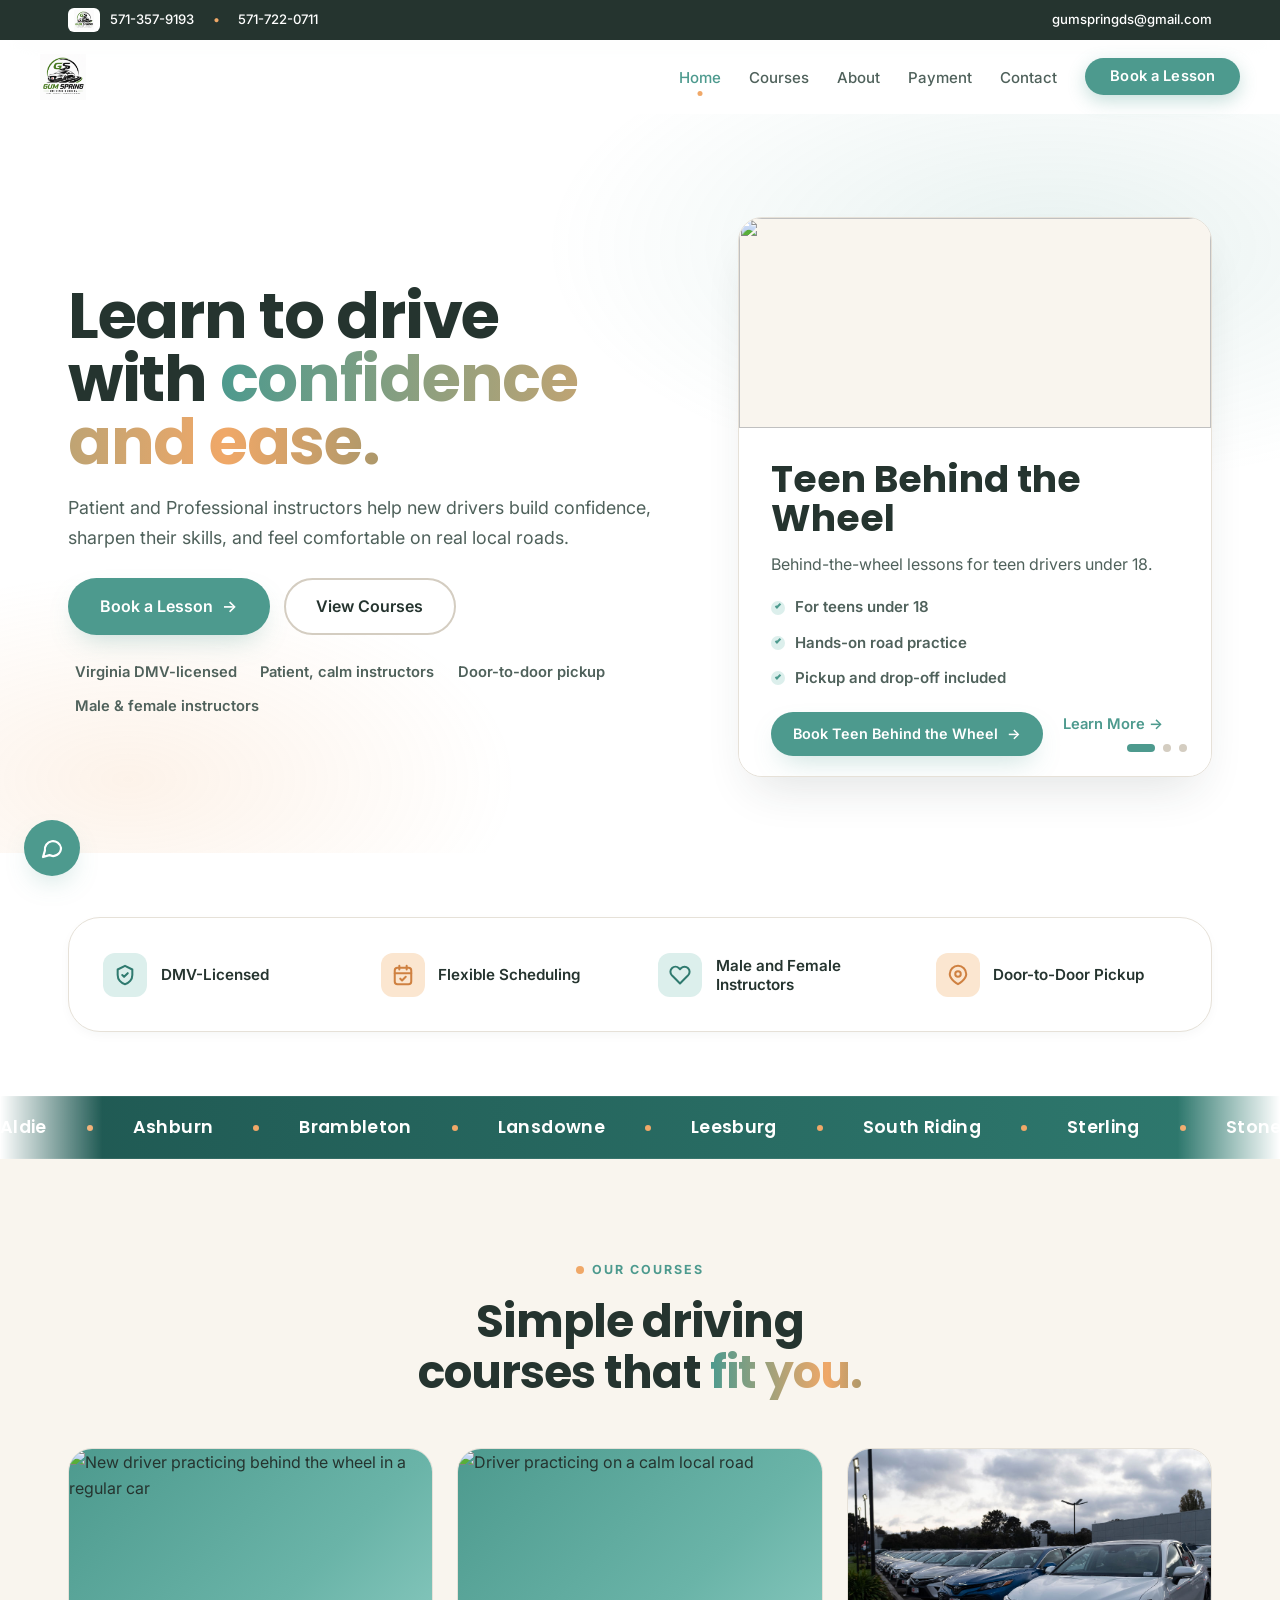
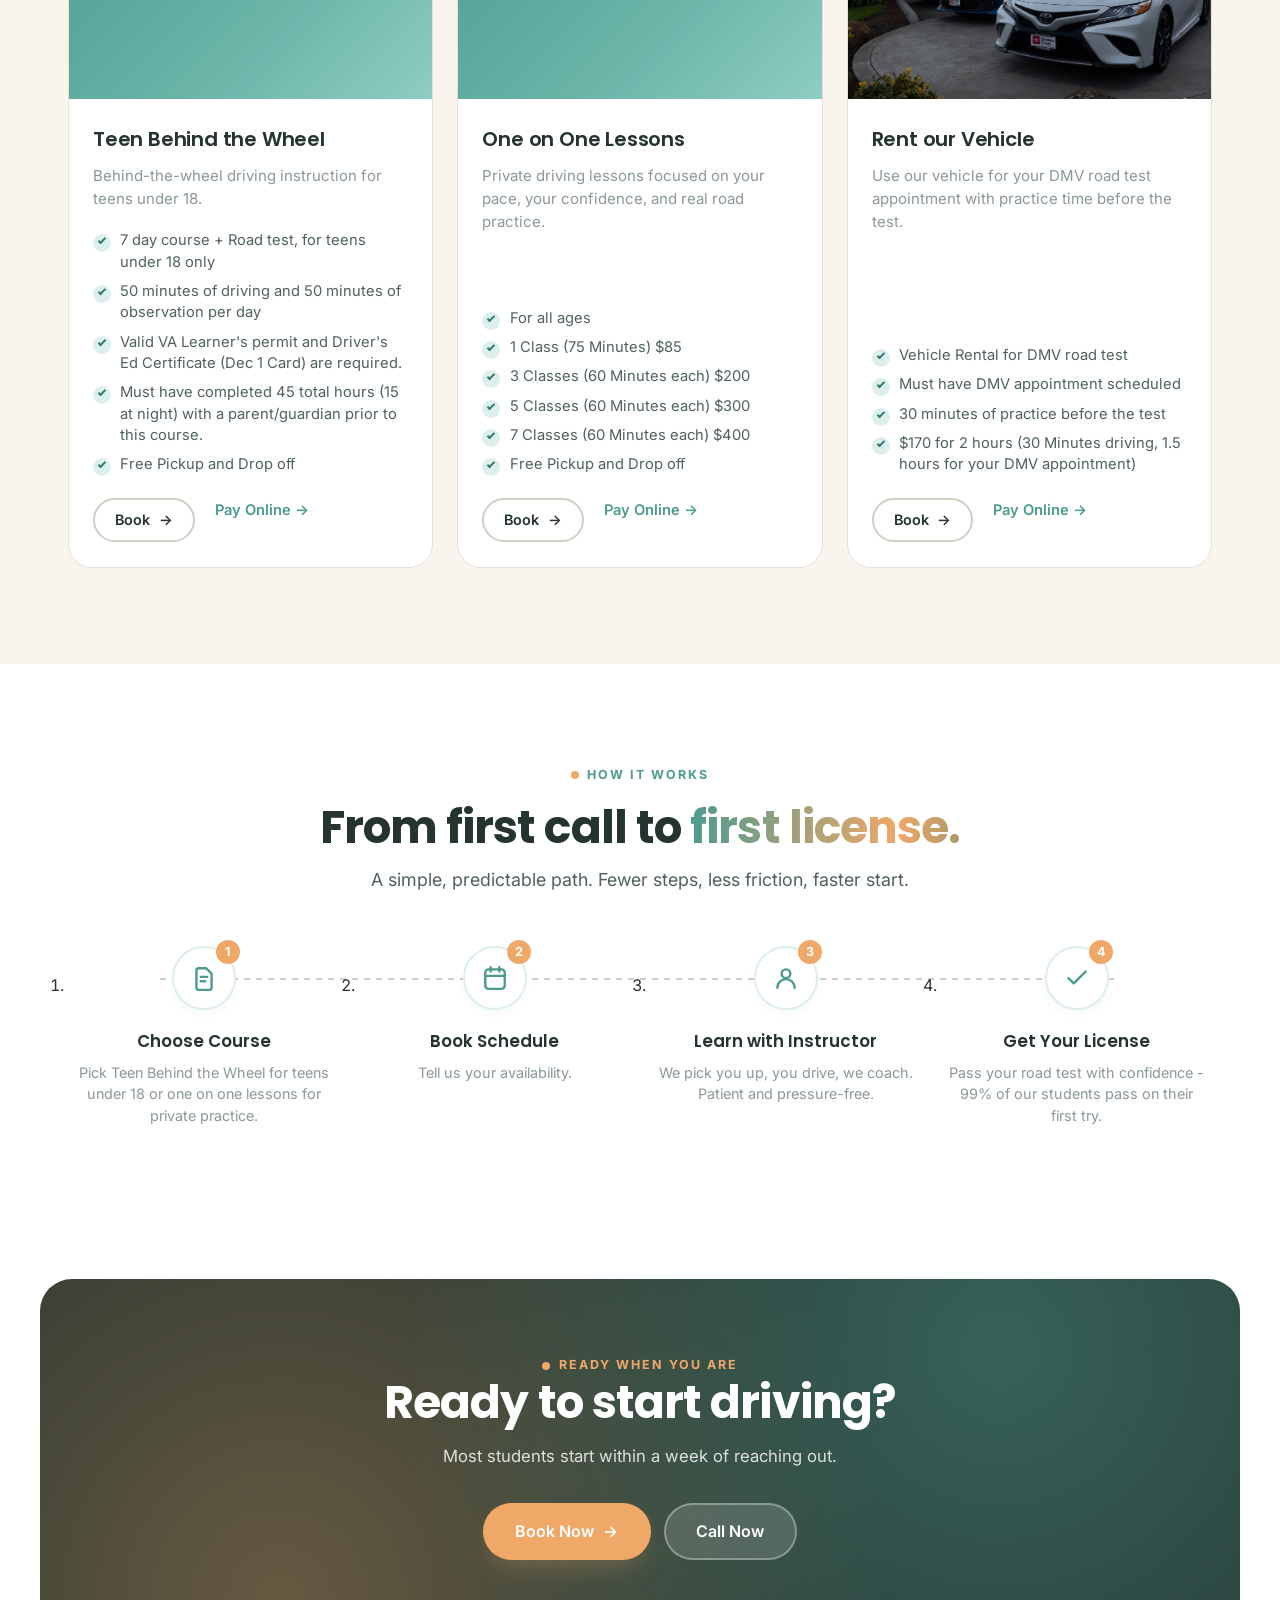
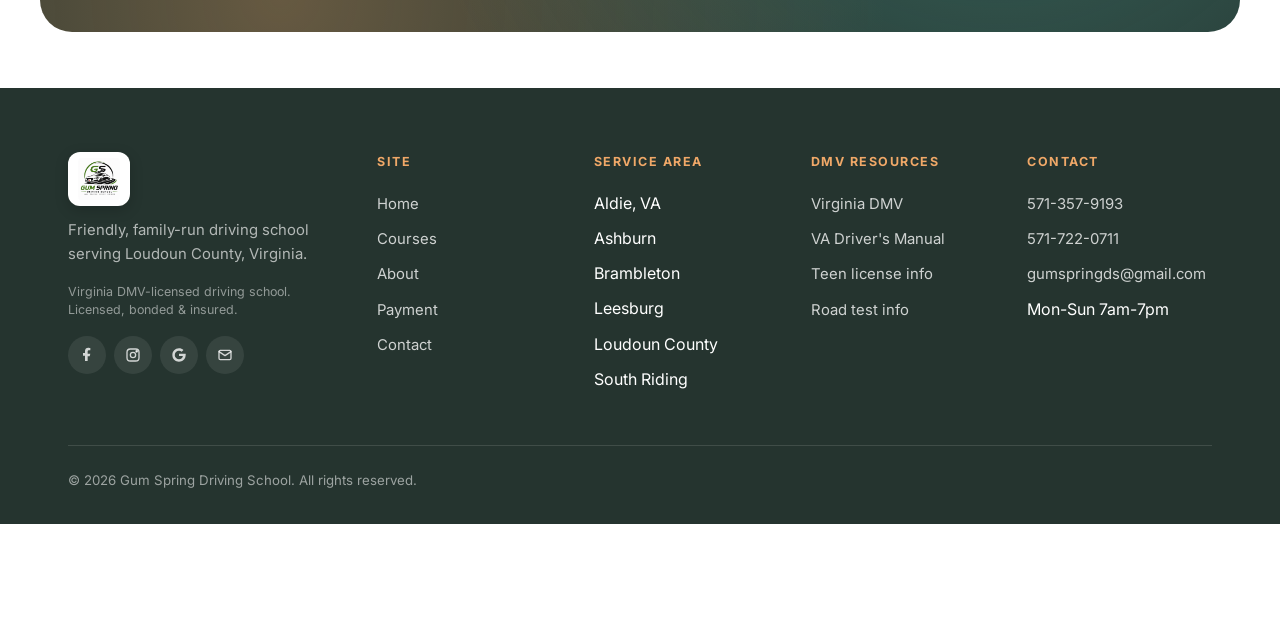
==== commit a002f455: "Update business hours format in contact section" ====
--- a/index.html
+++ b/index.html
@@ -488,7 +488,7 @@
           <li><a href="tel:5713579193">571-357-9193</a></li>
           <li><a href="tel:5717220711">571-722-0711</a></li>
           <li><a href="mailto:gumspringds@gmail.com">gumspringds@gmail.com</a></li>
-          <li>Mon-Sun 7a-7p</li>
+          <li>Mon-Sun 7am-7pm</li>
         </ul>
       </div>
     </div>
@@ -515,7 +515,6 @@
   <div class="chat-panel" role="dialog" aria-label="Quick contact">
     <div class="chat-head">
       <strong>Hi there</strong>
-      <span>We usually reply in under an hour</span>
     </div>
     <div class="chat-body">
       <div class="chat-bubble">
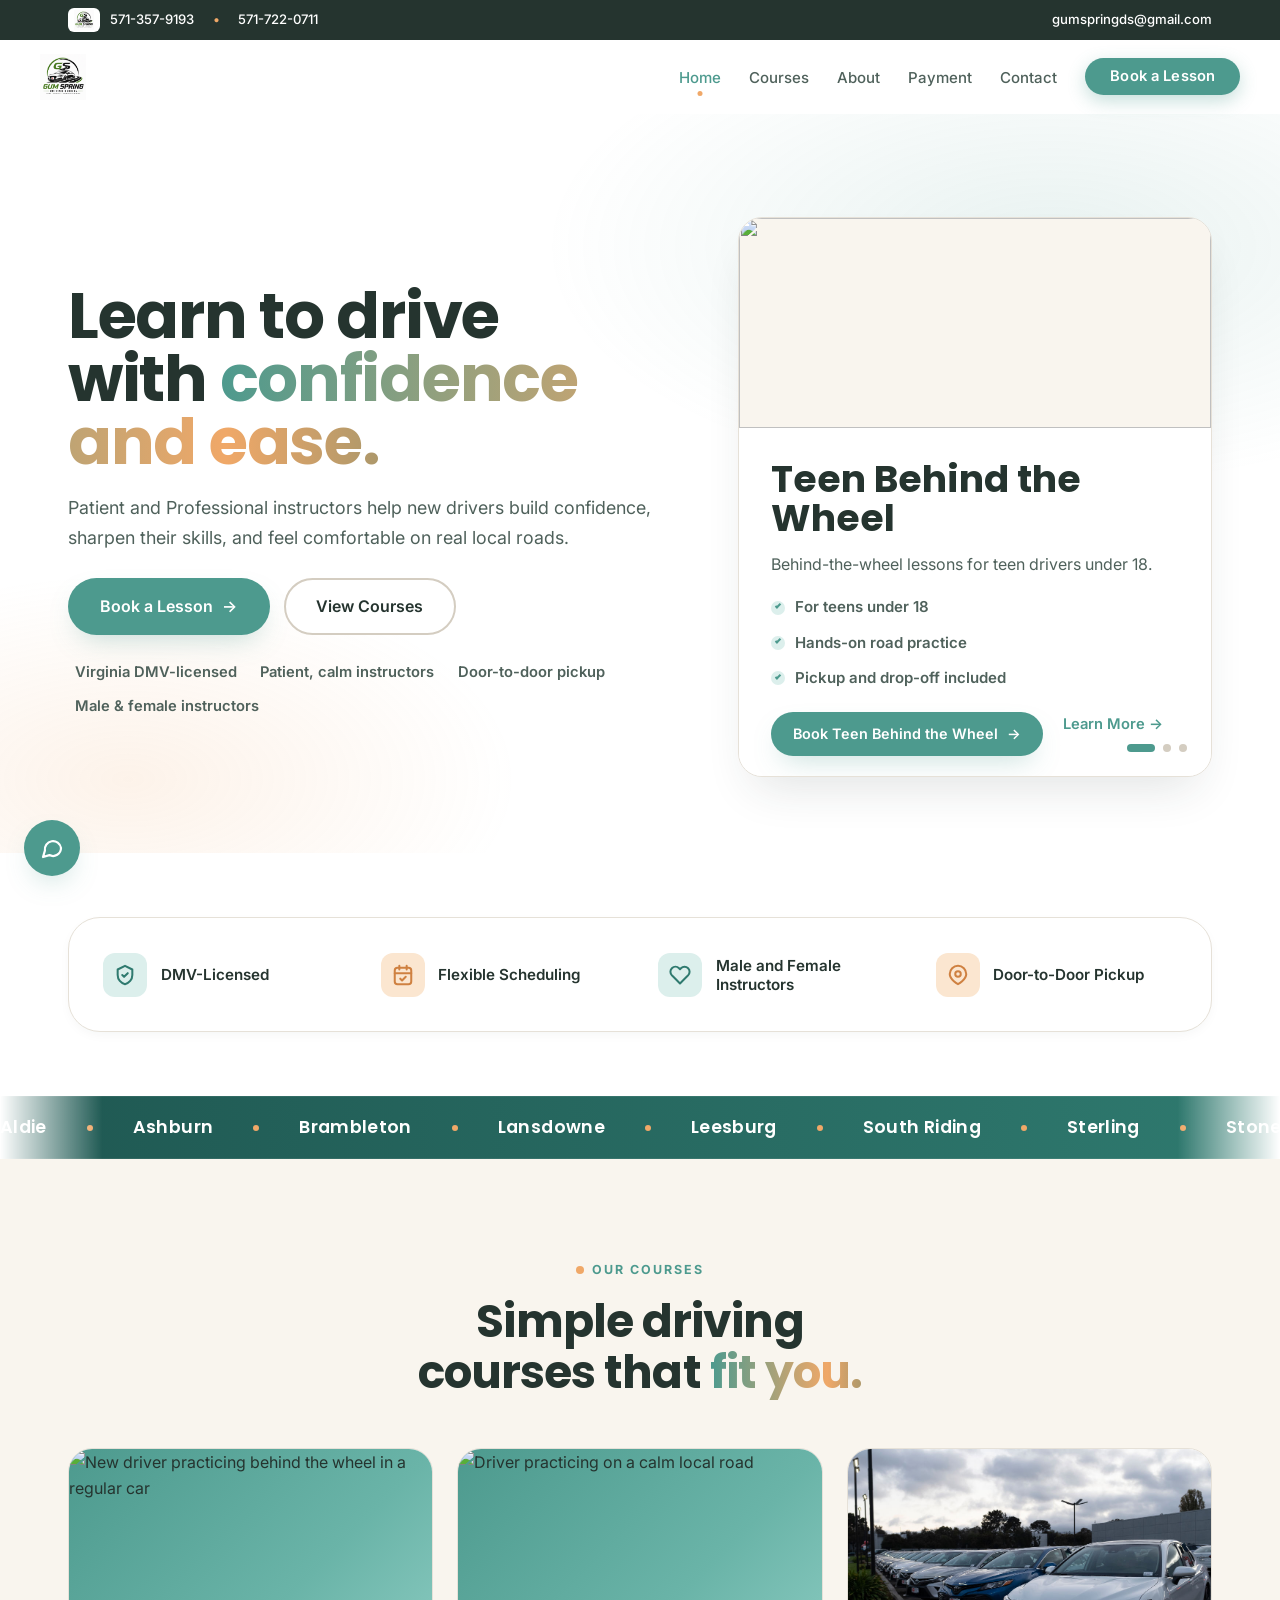
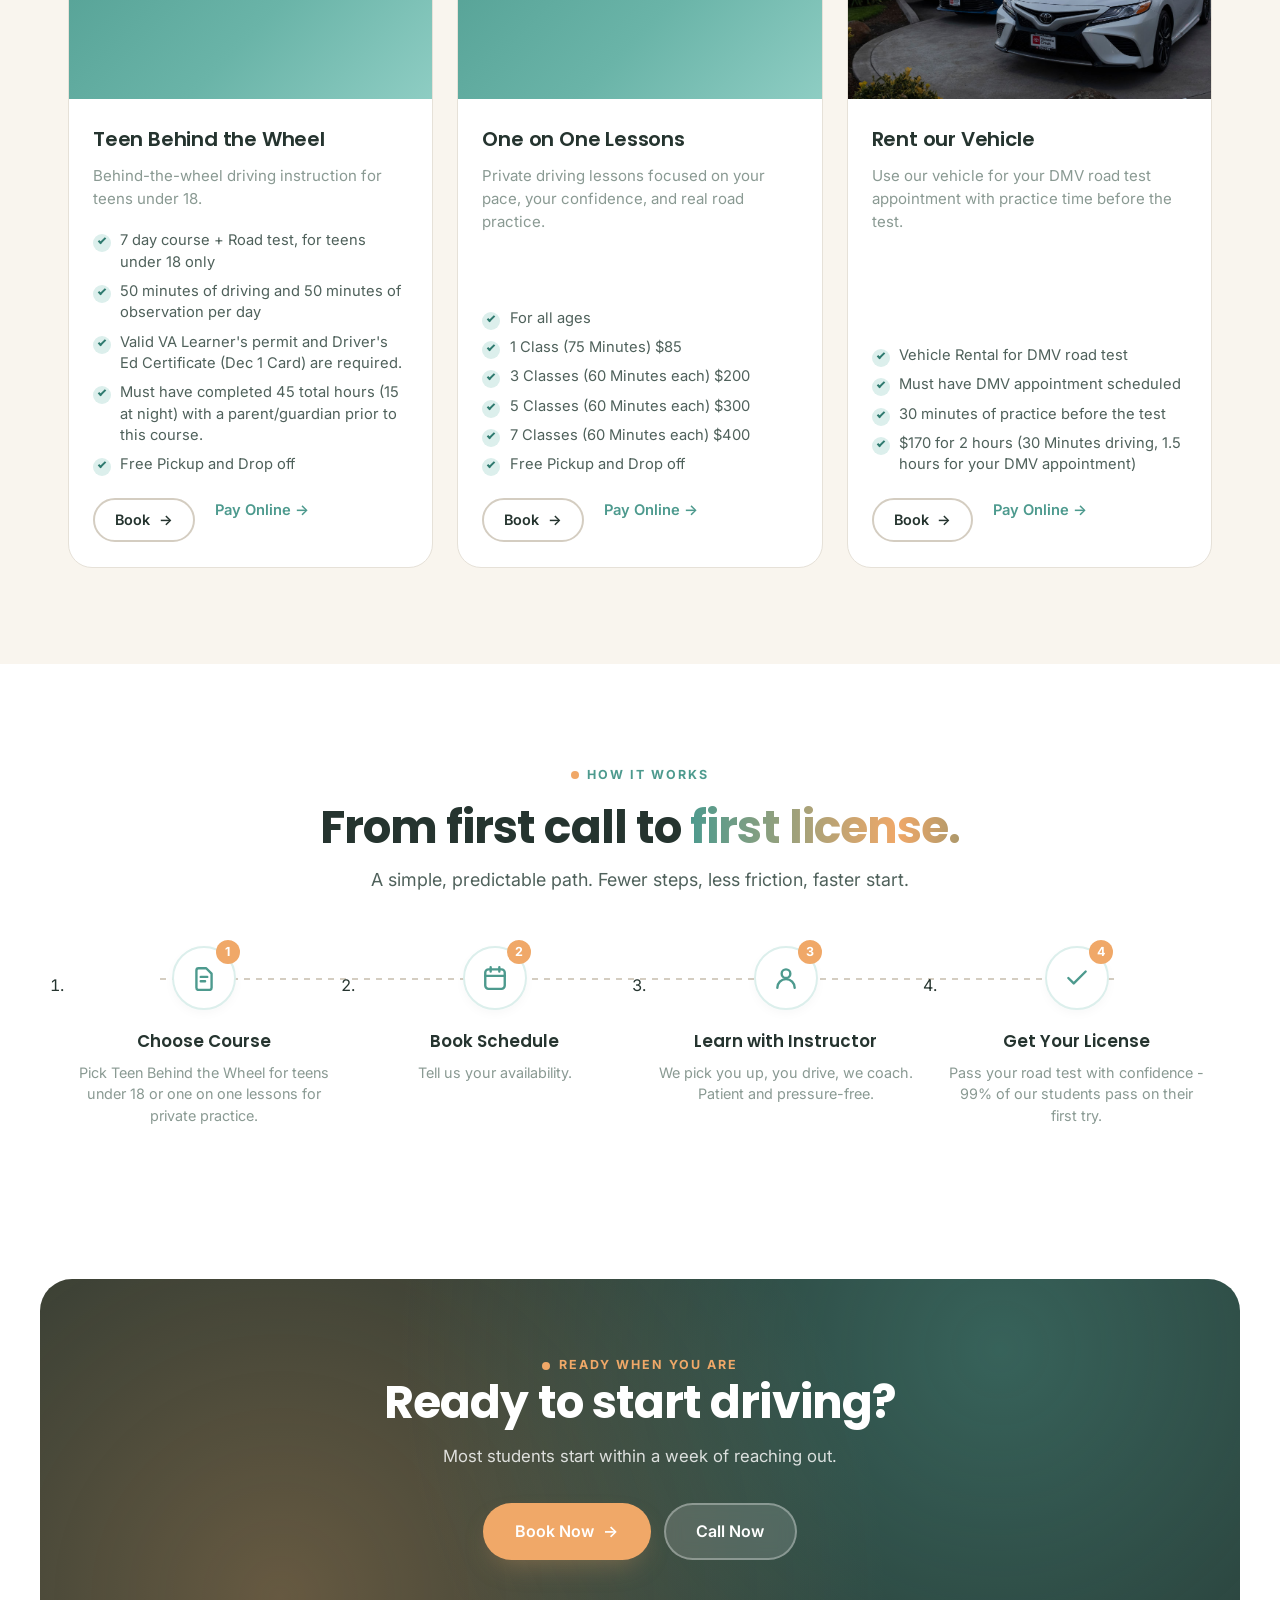
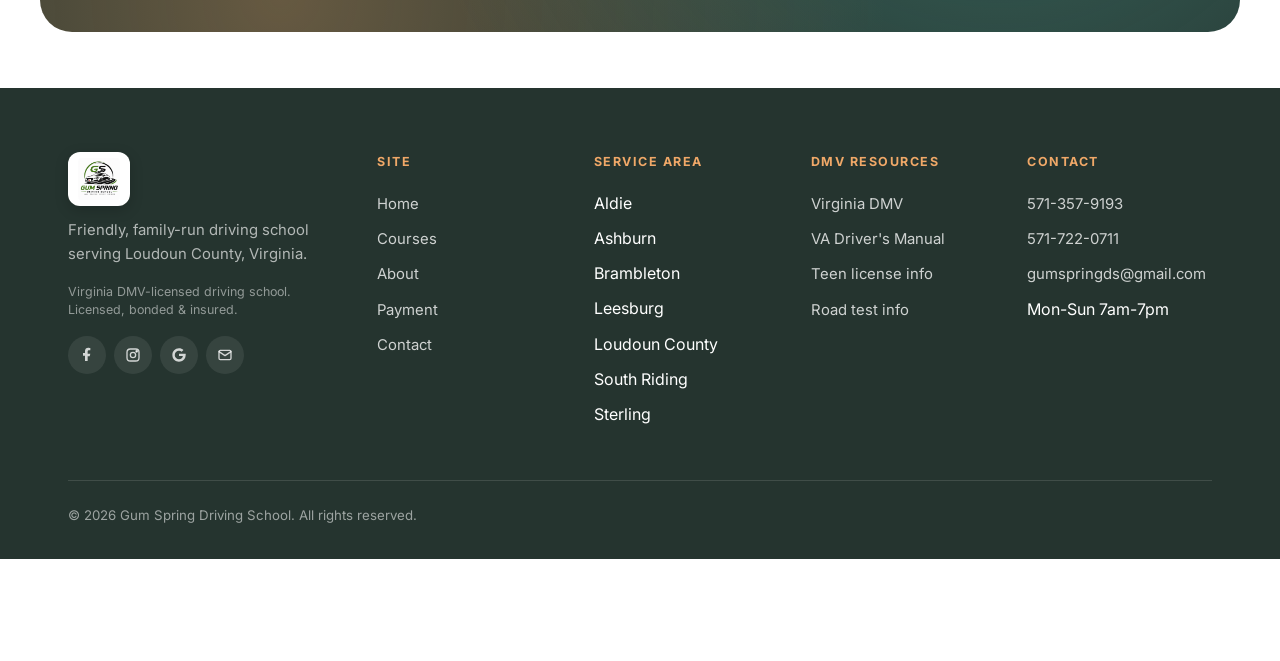
==== commit 909b5d13: "Update service area list in index.html" ====
--- a/index.html
+++ b/index.html
@@ -463,12 +463,13 @@
       <div>
         <h5>Service area</h5>
         <ul>
-          <li>Aldie, VA</li>
+          <li>Aldie</li>
           <li>Ashburn</li>
           <li>Brambleton</li>
           <li>Leesburg</li>
           <li>Loudoun County</li>
           <li>South Riding</li>
+          <li>Sterling</li>
         </ul>
       </div>
 
